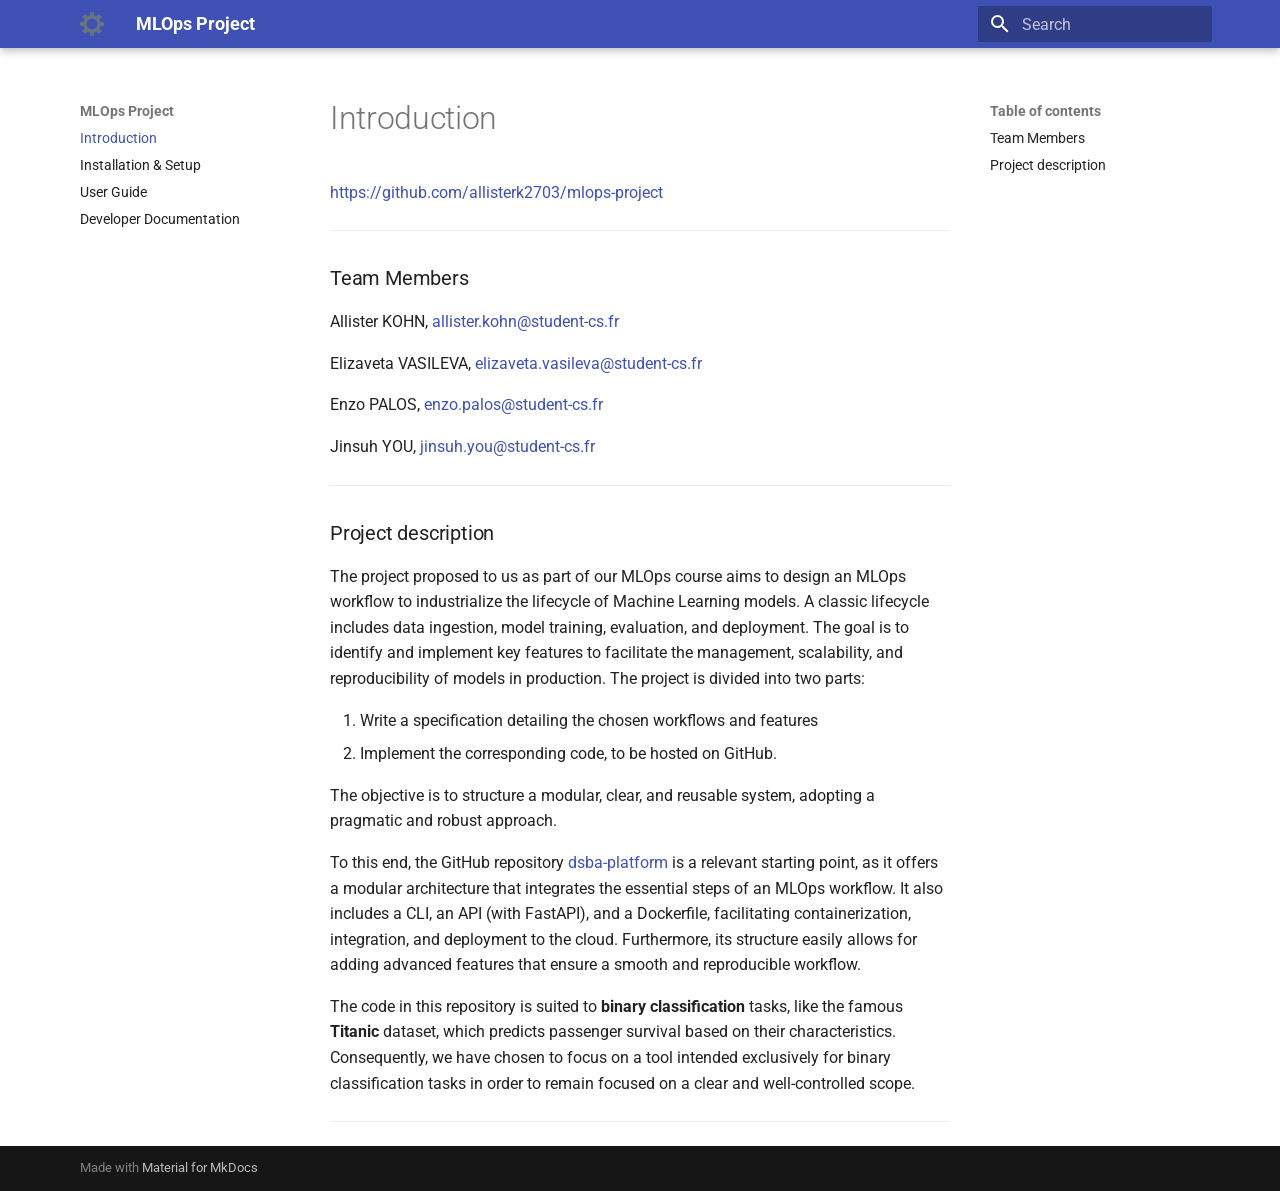
==== index.html @ 0f345672 "Deployed 5ba4b32 with MkDocs version: 1.6.1" ====
<!doctype html>
<html lang="en" class="no-js">
  <head>
    
      <meta charset="utf-8">
      <meta name="viewport" content="width=device-width,initial-scale=1">
      
      
      
      
      
        <link rel="next" href="installation_setup/">
      
      
      <link rel="icon" href="assets/favicon.ico">
      <meta name="generator" content="mkdocs-1.6.1, mkdocs-material-9.5.49">
    
    
      
        <title>MLOps Project</title>
      
    
    
      <link rel="stylesheet" href="assets/stylesheets/main.6f8fc17f.min.css">
      
      


    
    
      
    
    
      
        
        
        <link rel="preconnect" href="https://fonts.gstatic.com" crossorigin>
        <link rel="stylesheet" href="https://fonts.googleapis.com/css?family=Roboto:300,300i,400,400i,700,700i%7CRoboto+Mono:400,400i,700,700i&display=fallback">
        <style>:root{--md-text-font:"Roboto";--md-code-font:"Roboto Mono"}</style>
      
    
    
      <link rel="stylesheet" href="overrides/main.css">
    
    <script>__md_scope=new URL(".",location),__md_hash=e=>[...e].reduce(((e,_)=>(e<<5)-e+_.charCodeAt(0)),0),__md_get=(e,_=localStorage,t=__md_scope)=>JSON.parse(_.getItem(t.pathname+"."+e)),__md_set=(e,_,t=localStorage,a=__md_scope)=>{try{t.setItem(a.pathname+"."+e,JSON.stringify(_))}catch(e){}}</script>
    
      

    
    
    
  </head>
  
  
    <body dir="ltr">
  
    
    <input class="md-toggle" data-md-toggle="drawer" type="checkbox" id="__drawer" autocomplete="off">
    <input class="md-toggle" data-md-toggle="search" type="checkbox" id="__search" autocomplete="off">
    <label class="md-overlay" for="__drawer"></label>
    <div data-md-component="skip">
      
        
        <a href="#introduction" class="md-skip">
          Skip to content
        </a>
      
    </div>
    <div data-md-component="announce">
      
    </div>
    
    
      

  

<header class="md-header md-header--shadow" data-md-component="header">
  <nav class="md-header__inner md-grid" aria-label="Header">
    <a href="." title="MLOps Project" class="md-header__button md-logo" aria-label="MLOps Project" data-md-component="logo">
      
  <img src="assets/logo.png" alt="logo">

    </a>
    <label class="md-header__button md-icon" for="__drawer">
      
      <svg xmlns="http://www.w3.org/2000/svg" viewBox="0 0 24 24"><path d="M3 6h18v2H3zm0 5h18v2H3zm0 5h18v2H3z"/></svg>
    </label>
    <div class="md-header__title" data-md-component="header-title">
      <div class="md-header__ellipsis">
        <div class="md-header__topic">
          <span class="md-ellipsis">
            MLOps Project
          </span>
        </div>
        <div class="md-header__topic" data-md-component="header-topic">
          <span class="md-ellipsis">
            
              Introduction
            
          </span>
        </div>
      </div>
    </div>
    
    
      <script>var palette=__md_get("__palette");if(palette&&palette.color){if("(prefers-color-scheme)"===palette.color.media){var media=matchMedia("(prefers-color-scheme: light)"),input=document.querySelector(media.matches?"[data-md-color-media='(prefers-color-scheme: light)']":"[data-md-color-media='(prefers-color-scheme: dark)']");palette.color.media=input.getAttribute("data-md-color-media"),palette.color.scheme=input.getAttribute("data-md-color-scheme"),palette.color.primary=input.getAttribute("data-md-color-primary"),palette.color.accent=input.getAttribute("data-md-color-accent")}for(var[key,value]of Object.entries(palette.color))document.body.setAttribute("data-md-color-"+key,value)}</script>
    
    
    
      <label class="md-header__button md-icon" for="__search">
        
        <svg xmlns="http://www.w3.org/2000/svg" viewBox="0 0 24 24"><path d="M9.5 3A6.5 6.5 0 0 1 16 9.5c0 1.61-.59 3.09-1.56 4.23l.27.27h.79l5 5-1.5 1.5-5-5v-.79l-.27-.27A6.52 6.52 0 0 1 9.5 16 6.5 6.5 0 0 1 3 9.5 6.5 6.5 0 0 1 9.5 3m0 2C7 5 5 7 5 9.5S7 14 9.5 14 14 12 14 9.5 12 5 9.5 5"/></svg>
      </label>
      <div class="md-search" data-md-component="search" role="dialog">
  <label class="md-search__overlay" for="__search"></label>
  <div class="md-search__inner" role="search">
    <form class="md-search__form" name="search">
      <input type="text" class="md-search__input" name="query" aria-label="Search" placeholder="Search" autocapitalize="off" autocorrect="off" autocomplete="off" spellcheck="false" data-md-component="search-query" required>
      <label class="md-search__icon md-icon" for="__search">
        
        <svg xmlns="http://www.w3.org/2000/svg" viewBox="0 0 24 24"><path d="M9.5 3A6.5 6.5 0 0 1 16 9.5c0 1.61-.59 3.09-1.56 4.23l.27.27h.79l5 5-1.5 1.5-5-5v-.79l-.27-.27A6.52 6.52 0 0 1 9.5 16 6.5 6.5 0 0 1 3 9.5 6.5 6.5 0 0 1 9.5 3m0 2C7 5 5 7 5 9.5S7 14 9.5 14 14 12 14 9.5 12 5 9.5 5"/></svg>
        
        <svg xmlns="http://www.w3.org/2000/svg" viewBox="0 0 24 24"><path d="M20 11v2H8l5.5 5.5-1.42 1.42L4.16 12l7.92-7.92L13.5 5.5 8 11z"/></svg>
      </label>
      <nav class="md-search__options" aria-label="Search">
        
        <button type="reset" class="md-search__icon md-icon" title="Clear" aria-label="Clear" tabindex="-1">
          
          <svg xmlns="http://www.w3.org/2000/svg" viewBox="0 0 24 24"><path d="M19 6.41 17.59 5 12 10.59 6.41 5 5 6.41 10.59 12 5 17.59 6.41 19 12 13.41 17.59 19 19 17.59 13.41 12z"/></svg>
        </button>
      </nav>
      
    </form>
    <div class="md-search__output">
      <div class="md-search__scrollwrap" tabindex="0" data-md-scrollfix>
        <div class="md-search-result" data-md-component="search-result">
          <div class="md-search-result__meta">
            Initializing search
          </div>
          <ol class="md-search-result__list" role="presentation"></ol>
        </div>
      </div>
    </div>
  </div>
</div>
    
    
  </nav>
  
</header>
    
    <div class="md-container" data-md-component="container">
      
      
        
          
        
      
      <main class="md-main" data-md-component="main">
        <div class="md-main__inner md-grid">
          
            
              
              <div class="md-sidebar md-sidebar--primary" data-md-component="sidebar" data-md-type="navigation" >
                <div class="md-sidebar__scrollwrap">
                  <div class="md-sidebar__inner">
                    



<nav class="md-nav md-nav--primary" aria-label="Navigation" data-md-level="0">
  <label class="md-nav__title" for="__drawer">
    <a href="." title="MLOps Project" class="md-nav__button md-logo" aria-label="MLOps Project" data-md-component="logo">
      
  <img src="assets/logo.png" alt="logo">

    </a>
    MLOps Project
  </label>
  
  <ul class="md-nav__list" data-md-scrollfix>
    
      
      
  
  
    
  
  
  
    <li class="md-nav__item md-nav__item--active">
      
      <input class="md-nav__toggle md-toggle" type="checkbox" id="__toc">
      
      
        
      
      
        <label class="md-nav__link md-nav__link--active" for="__toc">
          
  
  <span class="md-ellipsis">
    Introduction
  </span>
  

          <span class="md-nav__icon md-icon"></span>
        </label>
      
      <a href="." class="md-nav__link md-nav__link--active">
        
  
  <span class="md-ellipsis">
    Introduction
  </span>
  

      </a>
      
        

<nav class="md-nav md-nav--secondary" aria-label="Table of contents">
  
  
  
    
  
  
    <label class="md-nav__title" for="__toc">
      <span class="md-nav__icon md-icon"></span>
      Table of contents
    </label>
    <ul class="md-nav__list" data-md-component="toc" data-md-scrollfix>
      
        <li class="md-nav__item">
  <a href="#team-members" class="md-nav__link">
    <span class="md-ellipsis">
      Team Members
    </span>
  </a>
  
</li>
      
        <li class="md-nav__item">
  <a href="#project-description" class="md-nav__link">
    <span class="md-ellipsis">
      Project description
    </span>
  </a>
  
</li>
      
    </ul>
  
</nav>
      
    </li>
  

    
      
      
  
  
  
  
    <li class="md-nav__item">
      <a href="installation_setup/" class="md-nav__link">
        
  
  <span class="md-ellipsis">
    Installation & Setup
  </span>
  

      </a>
    </li>
  

    
      
      
  
  
  
  
    <li class="md-nav__item">
      <a href="user_guide/" class="md-nav__link">
        
  
  <span class="md-ellipsis">
    User Guide
  </span>
  

      </a>
    </li>
  

    
      
      
  
  
  
  
    <li class="md-nav__item">
      <a href="developer_documentation/" class="md-nav__link">
        
  
  <span class="md-ellipsis">
    Developer Documentation
  </span>
  

      </a>
    </li>
  

    
  </ul>
</nav>
                  </div>
                </div>
              </div>
            
            
              
              <div class="md-sidebar md-sidebar--secondary" data-md-component="sidebar" data-md-type="toc" >
                <div class="md-sidebar__scrollwrap">
                  <div class="md-sidebar__inner">
                    

<nav class="md-nav md-nav--secondary" aria-label="Table of contents">
  
  
  
    
  
  
    <label class="md-nav__title" for="__toc">
      <span class="md-nav__icon md-icon"></span>
      Table of contents
    </label>
    <ul class="md-nav__list" data-md-component="toc" data-md-scrollfix>
      
        <li class="md-nav__item">
  <a href="#team-members" class="md-nav__link">
    <span class="md-ellipsis">
      Team Members
    </span>
  </a>
  
</li>
      
        <li class="md-nav__item">
  <a href="#project-description" class="md-nav__link">
    <span class="md-ellipsis">
      Project description
    </span>
  </a>
  
</li>
      
    </ul>
  
</nav>
                  </div>
                </div>
              </div>
            
          
          
            <div class="md-content" data-md-component="content">
              <article class="md-content__inner md-typeset">
                
                  


<h1 id="introduction">Introduction<a class="headerlink" href="#introduction" title="Permanent link">&para;</a></h1>
<p><a href="https://github.com/allisterk2703/mlops-project">https://github.com/allisterk2703/mlops-project</a></p>
<hr />
<h3 id="team-members">Team Members<a class="headerlink" href="#team-members" title="Permanent link">&para;</a></h3>
<p>Allister KOHN,
<a href="mailto:allister.kohn@student-cs.fr">allister.kohn@student-cs.fr</a></p>
<p>Elizaveta VASILEVA,
<a href="mailto:elizaveta.vasileva@student-cs.fr">elizaveta.vasileva@student-cs.fr</a></p>
<p>Enzo PALOS,
<a href="mailto:enzo.palos@student-cs.fr">enzo.palos@student-cs.fr</a></p>
<p>Jinsuh YOU,
<a href="mailto:jinsuh.you@student-cs.fr">jinsuh.you@student-cs.fr</a></p>
<hr />
<h3 id="project-description">Project description<a class="headerlink" href="#project-description" title="Permanent link">&para;</a></h3>
<p>The project proposed to us as part of our MLOps course aims to design an MLOps workflow to industrialize the lifecycle of Machine Learning models. A classic lifecycle includes data ingestion, model training, evaluation, and deployment. The goal is to identify and implement key features to facilitate the management, scalability, and reproducibility of models in production. The project is divided into two parts:</p>
<ol>
<li>Write a specification detailing the chosen workflows and features</li>
<li>Implement the corresponding code, to be hosted on GitHub.</li>
</ol>
<p>The objective is to structure a modular, clear, and reusable system, adopting a pragmatic and robust approach.</p>
<p>To this end, the GitHub repository <a href="https://github.com/JoachimZ/dsba-platform">dsba-platform</a> is a relevant starting point, as it offers a modular architecture that integrates the essential steps of an MLOps workflow. It also includes a CLI, an API (with FastAPI), and a Dockerfile, facilitating containerization, integration, and deployment to the cloud. Furthermore, its structure easily allows for adding advanced features that ensure a smooth and reproducible workflow.</p>
<p>The code in this repository is suited to <strong>binary classification</strong> tasks, like the famous <strong>Titanic</strong> dataset, which predicts passenger survival based on their characteristics. Consequently, we have chosen to focus on a tool intended exclusively for binary classification tasks in order to remain focused on a clear and well-controlled scope.</p>
<hr />












                
              </article>
            </div>
          
          
<script>var target=document.getElementById(location.hash.slice(1));target&&target.name&&(target.checked=target.name.startsWith("__tabbed_"))</script>
        </div>
        
      </main>
      
        <footer class="md-footer">
  
  <div class="md-footer-meta md-typeset">
    <div class="md-footer-meta__inner md-grid">
      <div class="md-copyright">
  
  
    Made with
    <a href="https://squidfunk.github.io/mkdocs-material/" target="_blank" rel="noopener">
      Material for MkDocs
    </a>
  
</div>
      
    </div>
  </div>
</footer>
      
    </div>
    <div class="md-dialog" data-md-component="dialog">
      <div class="md-dialog__inner md-typeset"></div>
    </div>
    
    
    <script id="__config" type="application/json">{"base": ".", "features": ["navigation.tracking"], "search": "assets/javascripts/workers/search.6ce7567c.min.js", "translations": {"clipboard.copied": "Copied to clipboard", "clipboard.copy": "Copy to clipboard", "search.result.more.one": "1 more on this page", "search.result.more.other": "# more on this page", "search.result.none": "No matching documents", "search.result.one": "1 matching document", "search.result.other": "# matching documents", "search.result.placeholder": "Type to start searching", "search.result.term.missing": "Missing", "select.version": "Select version"}}</script>
    
    
      <script src="assets/javascripts/bundle.88dd0f4e.min.js"></script>
      
    
  </body>
</html>
---- assets/stylesheets/main.6f8fc17f.min.css ----
@charset "UTF-8";html{-webkit-text-size-adjust:none;-moz-text-size-adjust:none;text-size-adjust:none;box-sizing:border-box}*,:after,:before{box-sizing:inherit}@media (prefers-reduced-motion){*,:after,:before{transition:none!important}}body{margin:0}a,button,input,label{-webkit-tap-highlight-color:transparent}a{color:inherit;text-decoration:none}hr{border:0;box-sizing:initial;display:block;height:.05rem;overflow:visible;padding:0}small{font-size:80%}sub,sup{line-height:1em}img{border-style:none}table{border-collapse:initial;border-spacing:0}td,th{font-weight:400;vertical-align:top}button{background:#0000;border:0;font-family:inherit;font-size:inherit;margin:0;padding:0}input{border:0;outline:none}:root{--md-primary-fg-color:#4051b5;--md-primary-fg-color--light:#5d6cc0;--md-primary-fg-color--dark:#303fa1;--md-primary-bg-color:#fff;--md-primary-bg-color--light:#ffffffb3;--md-accent-fg-color:#526cfe;--md-accent-fg-color--transparent:#526cfe1a;--md-accent-bg-color:#fff;--md-accent-bg-color--light:#ffffffb3}[data-md-color-scheme=default]{color-scheme:light}[data-md-color-scheme=default] img[src$="#gh-dark-mode-only"],[data-md-color-scheme=default] img[src$="#only-dark"]{display:none}:root,[data-md-color-scheme=default]{--md-hue:225deg;--md-default-fg-color:#000000de;--md-default-fg-color--light:#0000008a;--md-default-fg-color--lighter:#00000052;--md-default-fg-color--lightest:#00000012;--md-default-bg-color:#fff;--md-default-bg-color--light:#ffffffb3;--md-default-bg-color--lighter:#ffffff4d;--md-default-bg-color--lightest:#ffffff1f;--md-code-fg-color:#36464e;--md-code-bg-color:#f5f5f5;--md-code-hl-color:#4287ff;--md-code-hl-color--light:#4287ff1a;--md-code-hl-number-color:#d52a2a;--md-code-hl-special-color:#db1457;--md-code-hl-function-color:#a846b9;--md-code-hl-constant-color:#6e59d9;--md-code-hl-keyword-color:#3f6ec6;--md-code-hl-string-color:#1c7d4d;--md-code-hl-name-color:var(--md-code-fg-color);--md-code-hl-operator-color:var(--md-default-fg-color--light);--md-code-hl-punctuation-color:var(--md-default-fg-color--light);--md-code-hl-comment-color:var(--md-default-fg-color--light);--md-code-hl-generic-color:var(--md-default-fg-color--light);--md-code-hl-variable-color:var(--md-default-fg-color--light);--md-typeset-color:var(--md-default-fg-color);--md-typeset-a-color:var(--md-primary-fg-color);--md-typeset-del-color:#f5503d26;--md-typeset-ins-color:#0bd57026;--md-typeset-kbd-color:#fafafa;--md-typeset-kbd-accent-color:#fff;--md-typeset-kbd-border-color:#b8b8b8;--md-typeset-mark-color:#ffff0080;--md-typeset-table-color:#0000001f;--md-typeset-table-color--light:rgba(0,0,0,.035);--md-admonition-fg-color:var(--md-default-fg-color);--md-admonition-bg-color:var(--md-default-bg-color);--md-warning-fg-color:#000000de;--md-warning-bg-color:#ff9;--md-footer-fg-color:#fff;--md-footer-fg-color--light:#ffffffb3;--md-footer-fg-color--lighter:#ffffff73;--md-footer-bg-color:#000000de;--md-footer-bg-color--dark:#00000052;--md-shadow-z1:0 0.2rem 0.5rem #0000000d,0 0 0.05rem #0000001a;--md-shadow-z2:0 0.2rem 0.5rem #0000001a,0 0 0.05rem #00000040;--md-shadow-z3:0 0.2rem 0.5rem #0003,0 0 0.05rem #00000059}.md-icon svg{fill:currentcolor;display:block;height:1.2rem;width:1.2rem}body{-webkit-font-smoothing:antialiased;-moz-osx-font-smoothing:grayscale;--md-text-font-family:var(--md-text-font,_),-apple-system,BlinkMacSystemFont,Helvetica,Arial,sans-serif;--md-code-font-family:var(--md-code-font,_),SFMono-Regular,Consolas,Menlo,monospace}aside,body,input{font-feature-settings:"kern","liga";color:var(--md-typeset-color);font-family:var(--md-text-font-family)}code,kbd,pre{font-feature-settings:"kern";font-family:var(--md-code-font-family)}:root{--md-typeset-table-sort-icon:url('data:image/svg+xml;charset=utf-8,<svg xmlns="http://www.w3.org/2000/svg" viewBox="0 0 24 24"><path d="m18 21-4-4h3V7h-3l4-4 4 4h-3v10h3M2 19v-2h10v2M2 13v-2h7v2M2 7V5h4v2z"/></svg>');--md-typeset-table-sort-icon--asc:url('data:image/svg+xml;charset=utf-8,<svg xmlns="http://www.w3.org/2000/svg" viewBox="0 0 24 24"><path d="M19 17h3l-4 4-4-4h3V3h2M2 17h10v2H2M6 5v2H2V5m0 6h7v2H2z"/></svg>');--md-typeset-table-sort-icon--desc:url('data:image/svg+xml;charset=utf-8,<svg xmlns="http://www.w3.org/2000/svg" viewBox="0 0 24 24"><path d="M19 7h3l-4-4-4 4h3v14h2M2 17h10v2H2M6 5v2H2V5m0 6h7v2H2z"/></svg>')}.md-typeset{-webkit-print-color-adjust:exact;color-adjust:exact;font-size:.8rem;line-height:1.6}@media print{.md-typeset{font-size:.68rem}}.md-typeset blockquote,.md-typeset dl,.md-typeset figure,.md-typeset ol,.md-typeset pre,.md-typeset ul{margin-bottom:1em;margin-top:1em}.md-typeset h1{color:var(--md-default-fg-color--light);font-size:2em;line-height:1.3;margin:0 0 1.25em}.md-typeset h1,.md-typeset h2{font-weight:300;letter-spacing:-.01em}.md-typeset h2{font-size:1.5625em;line-height:1.4;margin:1.6em 0 .64em}.md-typeset h3{font-size:1.25em;font-weight:400;letter-spacing:-.01em;line-height:1.5;margin:1.6em 0 .8em}.md-typeset h2+h3{margin-top:.8em}.md-typeset h4{font-weight:700;letter-spacing:-.01em;margin:1em 0}.md-typeset h5,.md-typeset h6{color:var(--md-default-fg-color--light);font-size:.8em;font-weight:700;letter-spacing:-.01em;margin:1.25em 0}.md-typeset h5{text-transform:uppercase}.md-typeset h5 code{text-transform:none}.md-typeset hr{border-bottom:.05rem solid var(--md-default-fg-color--lightest);display:flow-root;margin:1.5em 0}.md-typeset a{color:var(--md-typeset-a-color);word-break:break-word}.md-typeset a,.md-typeset a:before{transition:color 125ms}.md-typeset a:focus,.md-typeset a:hover{color:var(--md-accent-fg-color)}.md-typeset a:focus code,.md-typeset a:hover code{background-color:var(--md-accent-fg-color--transparent)}.md-typeset a code{color:currentcolor;transition:background-color 125ms}.md-typeset a.focus-visible{outline-color:var(--md-accent-fg-color);outline-offset:.2rem}.md-typeset code,.md-typeset kbd,.md-typeset pre{color:var(--md-code-fg-color);direction:ltr;font-variant-ligatures:none}@media print{.md-typeset code,.md-typeset kbd,.md-typeset pre{white-space:pre-wrap}}.md-typeset code{background-color:var(--md-code-bg-color);border-radius:.1rem;-webkit-box-decoration-break:clone;box-decoration-break:clone;font-size:.85em;padding:0 .2941176471em;word-break:break-word}.md-typeset code:not(.focus-visible){-webkit-tap-highlight-color:transparent;outline:none}.md-typeset pre{display:flow-root;line-height:1.4;position:relative}.md-typeset pre>code{-webkit-box-decoration-break:slice;box-decoration-break:slice;box-shadow:none;display:block;margin:0;outline-color:var(--md-accent-fg-color);overflow:auto;padding:.7720588235em 1.1764705882em;scrollbar-color:var(--md-default-fg-color--lighter) #0000;scrollbar-width:thin;touch-action:auto;word-break:normal}.md-typeset pre>code:hover{scrollbar-color:var(--md-accent-fg-color) #0000}.md-typeset pre>code::-webkit-scrollbar{height:.2rem;width:.2rem}.md-typeset pre>code::-webkit-scrollbar-thumb{background-color:var(--md-default-fg-color--lighter)}.md-typeset pre>code::-webkit-scrollbar-thumb:hover{background-color:var(--md-accent-fg-color)}.md-typeset kbd{background-color:var(--md-typeset-kbd-color);border-radius:.1rem;box-shadow:0 .1rem 0 .05rem var(--md-typeset-kbd-border-color),0 .1rem 0 var(--md-typeset-kbd-border-color),0 -.1rem .2rem var(--md-typeset-kbd-accent-color) inset;color:var(--md-default-fg-color);display:inline-block;font-size:.75em;padding:0 .6666666667em;vertical-align:text-top;word-break:break-word}.md-typeset mark{background-color:var(--md-typeset-mark-color);-webkit-box-decoration-break:clone;box-decoration-break:clone;color:inherit;word-break:break-word}.md-typeset abbr{border-bottom:.05rem dotted var(--md-default-fg-color--light);cursor:help;text-decoration:none}.md-typeset small{opacity:.75}[dir=ltr] .md-typeset sub,[dir=ltr] .md-typeset sup{margin-left:.078125em}[dir=rtl] .md-typeset sub,[dir=rtl] .md-typeset sup{margin-right:.078125em}[dir=ltr] .md-typeset blockquote{padding-left:.6rem}[dir=rtl] .md-typeset blockquote{padding-right:.6rem}[dir=ltr] .md-typeset blockquote{border-left:.2rem solid var(--md-default-fg-color--lighter)}[dir=rtl] .md-typeset blockquote{border-right:.2rem solid var(--md-default-fg-color--lighter)}.md-typeset blockquote{color:var(--md-default-fg-color--light);margin-left:0;margin-right:0}.md-typeset ul{list-style-type:disc}.md-typeset ul[type]{list-style-type:revert-layer}[dir=ltr] .md-typeset ol,[dir=ltr] .md-typeset ul{margin-left:.625em}[dir=rtl] .md-typeset ol,[dir=rtl] .md-typeset ul{margin-right:.625em}.md-typeset ol,.md-typeset ul{padding:0}.md-typeset ol:not([hidden]),.md-typeset ul:not([hidden]){display:flow-root}.md-typeset ol ol,.md-typeset ul ol{list-style-type:lower-alpha}.md-typeset ol ol ol,.md-typeset ul ol ol{list-style-type:lower-roman}.md-typeset ol ol ol ol,.md-typeset ul ol ol ol{list-style-type:upper-alpha}.md-typeset ol ol ol ol ol,.md-typeset ul ol ol ol ol{list-style-type:upper-roman}.md-typeset ol[type],.md-typeset ul[type]{list-style-type:revert-layer}[dir=ltr] .md-typeset ol li,[dir=ltr] .md-typeset ul li{margin-left:1.25em}[dir=rtl] .md-typeset ol li,[dir=rtl] .md-typeset ul li{margin-right:1.25em}.md-typeset ol li,.md-typeset ul li{margin-bottom:.5em}.md-typeset ol li blockquote,.md-typeset ol li p,.md-typeset ul li blockquote,.md-typeset ul li p{margin:.5em 0}.md-typeset ol li:last-child,.md-typeset ul li:last-child{margin-bottom:0}[dir=ltr] .md-typeset ol li ol,[dir=ltr] .md-typeset ol li ul,[dir=ltr] .md-typeset ul li ol,[dir=ltr] .md-typeset ul li ul{margin-left:.625em}[dir=rtl] .md-typeset ol li ol,[dir=rtl] .md-typeset ol li ul,[dir=rtl] .md-typeset ul li ol,[dir=rtl] .md-typeset ul li ul{margin-right:.625em}.md-typeset ol li ol,.md-typeset ol li ul,.md-typeset ul li ol,.md-typeset ul li ul{margin-bottom:.5em;margin-top:.5em}[dir=ltr] .md-typeset dd{margin-left:1.875em}[dir=rtl] .md-typeset dd{margin-right:1.875em}.md-typeset dd{margin-bottom:1.5em;margin-top:1em}.md-typeset img,.md-typeset svg,.md-typeset video{height:auto;max-width:100%}.md-typeset img[align=left]{margin:1em 1em 1em 0}.md-typeset img[align=right]{margin:1em 0 1em 1em}.md-typeset img[align]:only-child{margin-top:0}.md-typeset figure{display:flow-root;margin:1em auto;max-width:100%;text-align:center;width:-moz-fit-content;width:fit-content}.md-typeset figure img{display:block;margin:0 auto}.md-typeset figcaption{font-style:italic;margin:1em auto;max-width:24rem}.md-typeset iframe{max-width:100%}.md-typeset table:not([class]){background-color:var(--md-default-bg-color);border:.05rem solid var(--md-typeset-table-color);border-radius:.1rem;display:inline-block;font-size:.64rem;max-width:100%;overflow:auto;touch-action:auto}@media print{.md-typeset table:not([class]){display:table}}.md-typeset table:not([class])+*{margin-top:1.5em}.md-typeset table:not([class]) td>:first-child,.md-typeset table:not([class]) th>:first-child{margin-top:0}.md-typeset table:not([class]) td>:last-child,.md-typeset table:not([class]) th>:last-child{margin-bottom:0}.md-typeset table:not([class]) td:not([align]),.md-typeset table:not([class]) th:not([align]){text-align:left}[dir=rtl] .md-typeset table:not([class]) td:not([align]),[dir=rtl] .md-typeset table:not([class]) th:not([align]){text-align:right}.md-typeset table:not([class]) th{font-weight:700;min-width:5rem;padding:.9375em 1.25em;vertical-align:top}.md-typeset table:not([class]) td{border-top:.05rem solid var(--md-typeset-table-color);padding:.9375em 1.25em;vertical-align:top}.md-typeset table:not([class]) tbody tr{transition:background-color 125ms}.md-typeset table:not([class]) tbody tr:hover{background-color:var(--md-typeset-table-color--light);box-shadow:0 .05rem 0 var(--md-default-bg-color) inset}.md-typeset table:not([class]) a{word-break:normal}.md-typeset table th[role=columnheader]{cursor:pointer}[dir=ltr] .md-typeset table th[role=columnheader]:after{margin-left:.5em}[dir=rtl] .md-typeset table th[role=columnheader]:after{margin-right:.5em}.md-typeset table th[role=columnheader]:after{content:"";display:inline-block;height:1.2em;-webkit-mask-image:var(--md-typeset-table-sort-icon);mask-image:var(--md-typeset-table-sort-icon);-webkit-mask-repeat:no-repeat;mask-repeat:no-repeat;-webkit-mask-size:contain;mask-size:contain;transition:background-color 125ms;vertical-align:text-bottom;width:1.2em}.md-typeset table th[role=columnheader]:hover:after{background-color:var(--md-default-fg-color--lighter)}.md-typeset table th[role=columnheader][aria-sort=ascending]:after{background-color:var(--md-default-fg-color--light);-webkit-mask-image:var(--md-typeset-table-sort-icon--asc);mask-image:var(--md-typeset-table-sort-icon--asc)}.md-typeset table th[role=columnheader][aria-sort=descending]:after{background-color:var(--md-default-fg-color--light);-webkit-mask-image:var(--md-typeset-table-sort-icon--desc);mask-image:var(--md-typeset-table-sort-icon--desc)}.md-typeset__scrollwrap{margin:1em -.8rem;overflow-x:auto;touch-action:auto}.md-typeset__table{display:inline-block;margin-bottom:.5em;padding:0 .8rem}@media print{.md-typeset__table{display:block}}html .md-typeset__table table{display:table;margin:0;overflow:hidden;width:100%}@media screen and (max-width:44.984375em){.md-content__inner>pre{margin:1em -.8rem}.md-content__inner>pre code{border-radius:0}}.md-typeset .md-author{border-radius:100%;display:block;flex-shrink:0;height:1.6rem;overflow:hidden;position:relative;transition:color 125ms,transform 125ms;width:1.6rem}.md-typeset .md-author img{display:block}.md-typeset .md-author--more{background:var(--md-default-fg-color--lightest);color:var(--md-default-fg-color--lighter);font-size:.6rem;font-weight:700;line-height:1.6rem;text-align:center}.md-typeset .md-author--long{height:2.4rem;width:2.4rem}.md-typeset a.md-author{transform:scale(1)}.md-typeset a.md-author img{border-radius:100%;filter:grayscale(100%) opacity(75%);transition:filter 125ms}.md-typeset a.md-author:focus,.md-typeset a.md-author:hover{transform:scale(1.1);z-index:1}.md-typeset a.md-author:focus img,.md-typeset a.md-author:hover img{filter:grayscale(0)}.md-banner{background-color:var(--md-footer-bg-color);color:var(--md-footer-fg-color);overflow:auto}@media print{.md-banner{display:none}}.md-banner--warning{background-color:var(--md-warning-bg-color);color:var(--md-warning-fg-color)}.md-banner__inner{font-size:.7rem;margin:.6rem auto;padding:0 .8rem}[dir=ltr] .md-banner__button{float:right}[dir=rtl] .md-banner__button{float:left}.md-banner__button{color:inherit;cursor:pointer;transition:opacity .25s}.no-js .md-banner__button{display:none}.md-banner__button:hover{opacity:.7}html{font-size:125%;height:100%;overflow-x:hidden}@media screen and (min-width:100em){html{font-size:137.5%}}@media screen and (min-width:125em){html{font-size:150%}}body{background-color:var(--md-default-bg-color);display:flex;flex-direction:column;font-size:.5rem;min-height:100%;position:relative;width:100%}@media print{body{display:block}}@media screen and (max-width:59.984375em){body[data-md-scrolllock]{position:fixed}}.md-grid{margin-left:auto;margin-right:auto;max-width:61rem}.md-container{display:flex;flex-direction:column;flex-grow:1}@media print{.md-container{display:block}}.md-main{flex-grow:1}.md-main__inner{display:flex;height:100%;margin-top:1.5rem}.md-ellipsis{overflow:hidden;text-overflow:ellipsis}.md-toggle{display:none}.md-option{height:0;opacity:0;position:absolute;width:0}.md-option:checked+label:not([hidden]){display:block}.md-option.focus-visible+label{outline-color:var(--md-accent-fg-color);outline-style:auto}.md-skip{background-color:var(--md-default-fg-color);border-radius:.1rem;color:var(--md-default-bg-color);font-size:.64rem;margin:.5rem;opacity:0;outline-color:var(--md-accent-fg-color);padding:.3rem .5rem;position:fixed;transform:translateY(.4rem);z-index:-1}.md-skip:focus{opacity:1;transform:translateY(0);transition:transform .25s cubic-bezier(.4,0,.2,1),opacity 175ms 75ms;z-index:10}@page{margin:25mm}:root{--md-clipboard-icon:url('data:image/svg+xml;charset=utf-8,<svg xmlns="http://www.w3.org/2000/svg" viewBox="0 0 24 24"><path d="M19 21H8V7h11m0-2H8a2 2 0 0 0-2 2v14a2 2 0 0 0 2 2h11a2 2 0 0 0 2-2V7a2 2 0 0 0-2-2m-3-4H4a2 2 0 0 0-2 2v14h2V3h12z"/></svg>')}.md-clipboard{border-radius:.1rem;color:var(--md-default-fg-color--lightest);cursor:pointer;height:1.5em;outline-color:var(--md-accent-fg-color);outline-offset:.1rem;position:absolute;right:.5em;top:.5em;transition:color .25s;width:1.5em;z-index:1}@media print{.md-clipboard{display:none}}.md-clipboard:not(.focus-visible){-webkit-tap-highlight-color:transparent;outline:none}:hover>.md-clipboard{color:var(--md-default-fg-color--light)}.md-clipboard:focus,.md-clipboard:hover{color:var(--md-accent-fg-color)}.md-clipboard:after{background-color:currentcolor;content:"";display:block;height:1.125em;margin:0 auto;-webkit-mask-image:var(--md-clipboard-icon);mask-image:var(--md-clipboard-icon);-webkit-mask-position:center;mask-position:center;-webkit-mask-repeat:no-repeat;mask-repeat:no-repeat;-webkit-mask-size:contain;mask-size:contain;width:1.125em}.md-clipboard--inline{cursor:pointer}.md-clipboard--inline code{transition:color .25s,background-color .25s}.md-clipboard--inline:focus code,.md-clipboard--inline:hover code{background-color:var(--md-accent-fg-color--transparent);color:var(--md-accent-fg-color)}.md-typeset .md-code__content{display:grid}@keyframes consent{0%{opacity:0;transform:translateY(100%)}to{opacity:1;transform:translateY(0)}}@keyframes overlay{0%{opacity:0}to{opacity:1}}.md-consent__overlay{animation:overlay .25s both;-webkit-backdrop-filter:blur(.1rem);backdrop-filter:blur(.1rem);background-color:#0000008a;height:100%;opacity:1;position:fixed;top:0;width:100%;z-index:5}.md-consent__inner{animation:consent .5s cubic-bezier(.1,.7,.1,1) both;background-color:var(--md-default-bg-color);border:0;border-radius:.1rem;bottom:0;box-shadow:0 0 .2rem #0000001a,0 .2rem .4rem #0003;max-height:100%;overflow:auto;padding:0;position:fixed;width:100%;z-index:5}.md-consent__form{padding:.8rem}.md-consent__settings{display:none;margin:1em 0}input:checked+.md-consent__settings{display:block}.md-consent__controls{margin-bottom:.8rem}.md-typeset .md-consent__controls .md-button{display:inline}@media screen and (max-width:44.984375em){.md-typeset .md-consent__controls .md-button{display:block;margin-top:.4rem;text-align:center;width:100%}}.md-consent label{cursor:pointer}.md-content{flex-grow:1;min-width:0}.md-content__inner{margin:0 .8rem 1.2rem;padding-top:.6rem}@media screen and (min-width:76.25em){[dir=ltr] .md-sidebar--primary:not([hidden])~.md-content>.md-content__inner{margin-left:1.2rem}[dir=ltr] .md-sidebar--secondary:not([hidden])~.md-content>.md-content__inner,[dir=rtl] .md-sidebar--primary:not([hidden])~.md-content>.md-content__inner{margin-right:1.2rem}[dir=rtl] .md-sidebar--secondary:not([hidden])~.md-content>.md-content__inner{margin-left:1.2rem}}.md-content__inner:before{content:"";display:block;height:.4rem}.md-content__inner>:last-child{margin-bottom:0}[dir=ltr] .md-content__button{float:right}[dir=rtl] .md-content__button{float:left}[dir=ltr] .md-content__button{margin-left:.4rem}[dir=rtl] .md-content__button{margin-right:.4rem}.md-content__button{margin:.4rem 0;padding:0}@media print{.md-content__button{display:none}}.md-typeset .md-content__button{color:var(--md-default-fg-color--lighter)}.md-content__button svg{display:inline;vertical-align:top}[dir=rtl] .md-content__button svg{transform:scaleX(-1)}[dir=ltr] .md-dialog{right:.8rem}[dir=rtl] .md-dialog{left:.8rem}.md-dialog{background-color:var(--md-default-fg-color);border-radius:.1rem;bottom:.8rem;box-shadow:var(--md-shadow-z3);min-width:11.1rem;opacity:0;padding:.4rem .6rem;pointer-events:none;position:fixed;transform:translateY(100%);transition:transform 0ms .4s,opacity .4s;z-index:4}@media print{.md-dialog{display:none}}.md-dialog--active{opacity:1;pointer-events:auto;transform:translateY(0);transition:transform .4s cubic-bezier(.075,.85,.175,1),opacity .4s}.md-dialog__inner{color:var(--md-default-bg-color);font-size:.7rem}.md-feedback{margin:2em 0 1em;text-align:center}.md-feedback fieldset{border:none;margin:0;padding:0}.md-feedback__title{font-weight:700;margin:1em auto}.md-feedback__inner{position:relative}.md-feedback__list{display:flex;flex-wrap:wrap;place-content:baseline center;position:relative}.md-feedback__list:hover .md-icon:not(:disabled){color:var(--md-default-fg-color--lighter)}:disabled .md-feedback__list{min-height:1.8rem}.md-feedback__icon{color:var(--md-default-fg-color--light);cursor:pointer;flex-shrink:0;margin:0 .1rem;transition:color 125ms}.md-feedback__icon:not(:disabled).md-icon:hover{color:var(--md-accent-fg-color)}.md-feedback__icon:disabled{color:var(--md-default-fg-color--lightest);pointer-events:none}.md-feedback__note{opacity:0;position:relative;transform:translateY(.4rem);transition:transform .4s cubic-bezier(.1,.7,.1,1),opacity .15s}.md-feedback__note>*{margin:0 auto;max-width:16rem}:disabled .md-feedback__note{opacity:1;transform:translateY(0)}@media print{.md-feedback{display:none}}.md-footer{background-color:var(--md-footer-bg-color);color:var(--md-footer-fg-color)}@media print{.md-footer{display:none}}.md-footer__inner{justify-content:space-between;overflow:auto;padding:.2rem}.md-footer__inner:not([hidden]){display:flex}.md-footer__link{align-items:end;display:flex;flex-grow:0.01;margin-bottom:.4rem;margin-top:1rem;max-width:100%;outline-color:var(--md-accent-fg-color);overflow:hidden;transition:opacity .25s}.md-footer__link:focus,.md-footer__link:hover{opacity:.7}[dir=rtl] .md-footer__link svg{transform:scaleX(-1)}@media screen and (max-width:44.984375em){.md-footer__link--prev{flex-shrink:0}.md-footer__link--prev .md-footer__title{display:none}}[dir=ltr] .md-footer__link--next{margin-left:auto}[dir=rtl] .md-footer__link--next{margin-right:auto}.md-footer__link--next{text-align:right}[dir=rtl] .md-footer__link--next{text-align:left}.md-footer__title{flex-grow:1;font-size:.9rem;margin-bottom:.7rem;max-width:calc(100% - 2.4rem);padding:0 1rem;white-space:nowrap}.md-footer__button{margin:.2rem;padding:.4rem}.md-footer__direction{font-size:.64rem;opacity:.7}.md-footer-meta{background-color:var(--md-footer-bg-color--dark)}.md-footer-meta__inner{display:flex;flex-wrap:wrap;justify-content:space-between;padding:.2rem}html .md-footer-meta.md-typeset a{color:var(--md-footer-fg-color--light)}html .md-footer-meta.md-typeset a:focus,html .md-footer-meta.md-typeset a:hover{color:var(--md-footer-fg-color)}.md-copyright{color:var(--md-footer-fg-color--lighter);font-size:.64rem;margin:auto .6rem;padding:.4rem 0;width:100%}@media screen and (min-width:45em){.md-copyright{width:auto}}.md-copyright__highlight{color:var(--md-footer-fg-color--light)}.md-social{display:inline-flex;gap:.2rem;margin:0 .4rem;padding:.2rem 0 .6rem}@media screen and (min-width:45em){.md-social{padding:.6rem 0}}.md-social__link{display:inline-block;height:1.6rem;text-align:center;width:1.6rem}.md-social__link:before{line-height:1.9}.md-social__link svg{fill:currentcolor;max-height:.8rem;vertical-align:-25%}.md-typeset .md-button{border:.1rem solid;border-radius:.1rem;color:var(--md-primary-fg-color);cursor:pointer;display:inline-block;font-weight:700;padding:.625em 2em;transition:color 125ms,background-color 125ms,border-color 125ms}.md-typeset .md-button--primary{background-color:var(--md-primary-fg-color);border-color:var(--md-primary-fg-color);color:var(--md-primary-bg-color)}.md-typeset .md-button:focus,.md-typeset .md-button:hover{background-color:var(--md-accent-fg-color);border-color:var(--md-accent-fg-color);color:var(--md-accent-bg-color)}[dir=ltr] .md-typeset .md-input{border-top-left-radius:.1rem}[dir=ltr] .md-typeset .md-input,[dir=rtl] .md-typeset .md-input{border-top-right-radius:.1rem}[dir=rtl] .md-typeset .md-input{border-top-left-radius:.1rem}.md-typeset .md-input{border-bottom:.1rem solid var(--md-default-fg-color--lighter);box-shadow:var(--md-shadow-z1);font-size:.8rem;height:1.8rem;padding:0 .6rem;transition:border .25s,box-shadow .25s}.md-typeset .md-input:focus,.md-typeset .md-input:hover{border-bottom-color:var(--md-accent-fg-color);box-shadow:var(--md-shadow-z2)}.md-typeset .md-input--stretch{width:100%}.md-header{background-color:var(--md-primary-fg-color);box-shadow:0 0 .2rem #0000,0 .2rem .4rem #0000;color:var(--md-primary-bg-color);display:block;left:0;position:sticky;right:0;top:0;z-index:4}@media print{.md-header{display:none}}.md-header[hidden]{transform:translateY(-100%);transition:transform .25s cubic-bezier(.8,0,.6,1),box-shadow .25s}.md-header--shadow{box-shadow:0 0 .2rem #0000001a,0 .2rem .4rem #0003;transition:transform .25s cubic-bezier(.1,.7,.1,1),box-shadow .25s}.md-header__inner{align-items:center;display:flex;padding:0 .2rem}.md-header__button{color:currentcolor;cursor:pointer;margin:.2rem;outline-color:var(--md-accent-fg-color);padding:.4rem;position:relative;transition:opacity .25s;vertical-align:middle;z-index:1}.md-header__button:hover{opacity:.7}.md-header__button:not([hidden]){display:inline-block}.md-header__button:not(.focus-visible){-webkit-tap-highlight-color:transparent;outline:none}.md-header__button.md-logo{margin:.2rem;padding:.4rem}@media screen and (max-width:76.234375em){.md-header__button.md-logo{display:none}}.md-header__button.md-logo img,.md-header__button.md-logo svg{fill:currentcolor;display:block;height:1.2rem;width:auto}@media screen and (min-width:60em){.md-header__button[for=__search]{display:none}}.no-js .md-header__button[for=__search]{display:none}[dir=rtl] .md-header__button[for=__search] svg{transform:scaleX(-1)}@media screen and (min-width:76.25em){.md-header__button[for=__drawer]{display:none}}.md-header__topic{display:flex;max-width:100%;position:absolute;transition:transform .4s cubic-bezier(.1,.7,.1,1),opacity .15s;white-space:nowrap}.md-header__topic+.md-header__topic{opacity:0;pointer-events:none;transform:translateX(1.25rem);transition:transform .4s cubic-bezier(1,.7,.1,.1),opacity .15s;z-index:-1}[dir=rtl] .md-header__topic+.md-header__topic{transform:translateX(-1.25rem)}.md-header__topic:first-child{font-weight:700}[dir=ltr] .md-header__title{margin-left:1rem;margin-right:.4rem}[dir=rtl] .md-header__title{margin-left:.4rem;margin-right:1rem}.md-header__title{flex-grow:1;font-size:.9rem;height:2.4rem;line-height:2.4rem}.md-header__title--active .md-header__topic{opacity:0;pointer-events:none;transform:translateX(-1.25rem);transition:transform .4s cubic-bezier(1,.7,.1,.1),opacity .15s;z-index:-1}[dir=rtl] .md-header__title--active .md-header__topic{transform:translateX(1.25rem)}.md-header__title--active .md-header__topic+.md-header__topic{opacity:1;pointer-events:auto;transform:translateX(0);transition:transform .4s cubic-bezier(.1,.7,.1,1),opacity .15s;z-index:0}.md-header__title>.md-header__ellipsis{height:100%;position:relative;width:100%}.md-header__option{display:flex;flex-shrink:0;max-width:100%;transition:max-width 0ms .25s,opacity .25s .25s;white-space:nowrap}[data-md-toggle=search]:checked~.md-header .md-header__option{max-width:0;opacity:0;transition:max-width 0ms,opacity 0ms}.md-header__option>input{bottom:0}.md-header__source{display:none}@media screen and (min-width:60em){[dir=ltr] .md-header__source{margin-left:1rem}[dir=rtl] .md-header__source{margin-right:1rem}.md-header__source{display:block;max-width:11.7rem;width:11.7rem}}@media screen and (min-width:76.25em){[dir=ltr] .md-header__source{margin-left:1.4rem}[dir=rtl] .md-header__source{margin-right:1.4rem}}.md-meta{color:var(--md-default-fg-color--light);font-size:.7rem;line-height:1.3}.md-meta__list{display:inline-flex;flex-wrap:wrap;list-style:none;margin:0;padding:0}.md-meta__item:not(:last-child):after{content:"·";margin-left:.2rem;margin-right:.2rem}.md-meta__link{color:var(--md-typeset-a-color)}.md-meta__link:focus,.md-meta__link:hover{color:var(--md-accent-fg-color)}.md-draft{background-color:#ff1744;border-radius:.125em;color:#fff;display:inline-block;font-weight:700;padding-left:.5714285714em;padding-right:.5714285714em}:root{--md-nav-icon--prev:url('data:image/svg+xml;charset=utf-8,<svg xmlns="http://www.w3.org/2000/svg" viewBox="0 0 24 24"><path d="M20 11v2H8l5.5 5.5-1.42 1.42L4.16 12l7.92-7.92L13.5 5.5 8 11z"/></svg>');--md-nav-icon--next:url('data:image/svg+xml;charset=utf-8,<svg xmlns="http://www.w3.org/2000/svg" viewBox="0 0 24 24"><path d="M8.59 16.58 13.17 12 8.59 7.41 10 6l6 6-6 6z"/></svg>');--md-toc-icon:url('data:image/svg+xml;charset=utf-8,<svg xmlns="http://www.w3.org/2000/svg" viewBox="0 0 24 24"><path d="M3 9h14V7H3zm0 4h14v-2H3zm0 4h14v-2H3zm16 0h2v-2h-2zm0-10v2h2V7zm0 6h2v-2h-2z"/></svg>')}.md-nav{font-size:.7rem;line-height:1.3}.md-nav__title{color:var(--md-default-fg-color--light);display:block;font-weight:700;overflow:hidden;padding:0 .6rem;text-overflow:ellipsis}.md-nav__title .md-nav__button{display:none}.md-nav__title .md-nav__button img{height:100%;width:auto}.md-nav__title .md-nav__button.md-logo img,.md-nav__title .md-nav__button.md-logo svg{fill:currentcolor;display:block;height:2.4rem;max-width:100%;object-fit:contain;width:auto}.md-nav__list{list-style:none;margin:0;padding:0}.md-nav__link{align-items:flex-start;display:flex;gap:.4rem;margin-top:.625em;scroll-snap-align:start;transition:color 125ms}.md-nav__link--passed{color:var(--md-default-fg-color--light)}.md-nav__item .md-nav__link--active,.md-nav__item .md-nav__link--active code{color:var(--md-typeset-a-color)}.md-nav__link .md-ellipsis{position:relative}[dir=ltr] .md-nav__link .md-icon:last-child{margin-left:auto}[dir=rtl] .md-nav__link .md-icon:last-child{margin-right:auto}.md-nav__link svg{fill:currentcolor;flex-shrink:0;height:1.3em;position:relative}.md-nav__link[for]:focus,.md-nav__link[for]:hover,.md-nav__link[href]:focus,.md-nav__link[href]:hover{color:var(--md-accent-fg-color);cursor:pointer}.md-nav__link.focus-visible{outline-color:var(--md-accent-fg-color);outline-offset:.2rem}.md-nav--primary .md-nav__link[for=__toc]{display:none}.md-nav--primary .md-nav__link[for=__toc] .md-icon:after{background-color:currentcolor;display:block;height:100%;-webkit-mask-image:var(--md-toc-icon);mask-image:var(--md-toc-icon);width:100%}.md-nav--primary .md-nav__link[for=__toc]~.md-nav{display:none}.md-nav__container>.md-nav__link{margin-top:0}.md-nav__container>.md-nav__link:first-child{flex-grow:1;min-width:0}.md-nav__icon{flex-shrink:0}.md-nav__source{display:none}@media screen and (max-width:76.234375em){.md-nav--primary,.md-nav--primary .md-nav{background-color:var(--md-default-bg-color);display:flex;flex-direction:column;height:100%;left:0;position:absolute;right:0;top:0;z-index:1}.md-nav--primary .md-nav__item,.md-nav--primary .md-nav__title{font-size:.8rem;line-height:1.5}.md-nav--primary .md-nav__title{background-color:var(--md-default-fg-color--lightest);color:var(--md-default-fg-color--light);cursor:pointer;height:5.6rem;line-height:2.4rem;padding:3rem .8rem .2rem;position:relative;white-space:nowrap}[dir=ltr] .md-nav--primary .md-nav__title .md-nav__icon{left:.4rem}[dir=rtl] .md-nav--primary .md-nav__title .md-nav__icon{right:.4rem}.md-nav--primary .md-nav__title .md-nav__icon{display:block;height:1.2rem;margin:.2rem;position:absolute;top:.4rem;width:1.2rem}.md-nav--primary .md-nav__title .md-nav__icon:after{background-color:currentcolor;content:"";display:block;height:100%;-webkit-mask-image:var(--md-nav-icon--prev);mask-image:var(--md-nav-icon--prev);-webkit-mask-position:center;mask-position:center;-webkit-mask-repeat:no-repeat;mask-repeat:no-repeat;-webkit-mask-size:contain;mask-size:contain;width:100%}.md-nav--primary .md-nav__title~.md-nav__list{background-color:var(--md-default-bg-color);box-shadow:0 .05rem 0 var(--md-default-fg-color--lightest) inset;overflow-y:auto;scroll-snap-type:y mandatory;touch-action:pan-y}.md-nav--primary .md-nav__title~.md-nav__list>:first-child{border-top:0}.md-nav--primary .md-nav__title[for=__drawer]{background-color:var(--md-primary-fg-color);color:var(--md-primary-bg-color);font-weight:700}.md-nav--primary .md-nav__title .md-logo{display:block;left:.2rem;margin:.2rem;padding:.4rem;position:absolute;right:.2rem;top:.2rem}.md-nav--primary .md-nav__list{flex:1}.md-nav--primary .md-nav__item{border-top:.05rem solid var(--md-default-fg-color--lightest)}.md-nav--primary .md-nav__item--active>.md-nav__link{color:var(--md-typeset-a-color)}.md-nav--primary .md-nav__item--active>.md-nav__link:focus,.md-nav--primary .md-nav__item--active>.md-nav__link:hover{color:var(--md-accent-fg-color)}.md-nav--primary .md-nav__link{margin-top:0;padding:.6rem .8rem}.md-nav--primary .md-nav__link svg{margin-top:.1em}.md-nav--primary .md-nav__link>.md-nav__link{padding:0}[dir=ltr] .md-nav--primary .md-nav__link .md-nav__icon{margin-right:-.2rem}[dir=rtl] .md-nav--primary .md-nav__link .md-nav__icon{margin-left:-.2rem}.md-nav--primary .md-nav__link .md-nav__icon{font-size:1.2rem;height:1.2rem;width:1.2rem}.md-nav--primary .md-nav__link .md-nav__icon:after{background-color:currentcolor;content:"";display:block;height:100%;-webkit-mask-image:var(--md-nav-icon--next);mask-image:var(--md-nav-icon--next);-webkit-mask-position:center;mask-position:center;-webkit-mask-repeat:no-repeat;mask-repeat:no-repeat;-webkit-mask-size:contain;mask-size:contain;width:100%}[dir=rtl] .md-nav--primary .md-nav__icon:after{transform:scale(-1)}.md-nav--primary .md-nav--secondary .md-nav{background-color:initial;position:static}[dir=ltr] .md-nav--primary .md-nav--secondary .md-nav .md-nav__link{padding-left:1.4rem}[dir=rtl] .md-nav--primary .md-nav--secondary .md-nav .md-nav__link{padding-right:1.4rem}[dir=ltr] .md-nav--primary .md-nav--secondary .md-nav .md-nav .md-nav__link{padding-left:2rem}[dir=rtl] .md-nav--primary .md-nav--secondary .md-nav .md-nav .md-nav__link{padding-right:2rem}[dir=ltr] .md-nav--primary .md-nav--secondary .md-nav .md-nav .md-nav .md-nav__link{padding-left:2.6rem}[dir=rtl] .md-nav--primary .md-nav--secondary .md-nav .md-nav .md-nav .md-nav__link{padding-right:2.6rem}[dir=ltr] .md-nav--primary .md-nav--secondary .md-nav .md-nav .md-nav .md-nav .md-nav__link{padding-left:3.2rem}[dir=rtl] .md-nav--primary .md-nav--secondary .md-nav .md-nav .md-nav .md-nav .md-nav__link{padding-right:3.2rem}.md-nav--secondary{background-color:initial}.md-nav__toggle~.md-nav{display:flex;opacity:0;transform:translateX(100%);transition:transform .25s cubic-bezier(.8,0,.6,1),opacity 125ms 50ms}[dir=rtl] .md-nav__toggle~.md-nav{transform:translateX(-100%)}.md-nav__toggle:checked~.md-nav{opacity:1;transform:translateX(0);transition:transform .25s cubic-bezier(.4,0,.2,1),opacity 125ms 125ms}.md-nav__toggle:checked~.md-nav>.md-nav__list{-webkit-backface-visibility:hidden;backface-visibility:hidden}}@media screen and (max-width:59.984375em){.md-nav--primary .md-nav__link[for=__toc]{display:flex}.md-nav--primary .md-nav__link[for=__toc] .md-icon:after{content:""}.md-nav--primary .md-nav__link[for=__toc]+.md-nav__link{display:none}.md-nav--primary .md-nav__link[for=__toc]~.md-nav{display:flex}.md-nav__source{background-color:var(--md-primary-fg-color--dark);color:var(--md-primary-bg-color);display:block;padding:0 .2rem}}@media screen and (min-width:60em) and (max-width:76.234375em){.md-nav--integrated .md-nav__link[for=__toc]{display:flex}.md-nav--integrated .md-nav__link[for=__toc] .md-icon:after{content:""}.md-nav--integrated .md-nav__link[for=__toc]+.md-nav__link{display:none}.md-nav--integrated .md-nav__link[for=__toc]~.md-nav{display:flex}}@media screen and (min-width:60em){.md-nav{margin-bottom:-.4rem}.md-nav--secondary .md-nav__title{background:var(--md-default-bg-color);box-shadow:0 0 .4rem .4rem var(--md-default-bg-color);position:sticky;top:0;z-index:1}.md-nav--secondary .md-nav__title[for=__toc]{scroll-snap-align:start}.md-nav--secondary .md-nav__title .md-nav__icon{display:none}[dir=ltr] .md-nav--secondary .md-nav__list{padding-left:.6rem}[dir=rtl] .md-nav--secondary .md-nav__list{padding-right:.6rem}.md-nav--secondary .md-nav__list{padding-bottom:.4rem}[dir=ltr] .md-nav--secondary .md-nav__item>.md-nav__link{margin-right:.4rem}[dir=rtl] .md-nav--secondary .md-nav__item>.md-nav__link{margin-left:.4rem}}@media screen and (min-width:76.25em){.md-nav{margin-bottom:-.4rem;transition:max-height .25s cubic-bezier(.86,0,.07,1)}.md-nav--primary .md-nav__title{background:var(--md-default-bg-color);box-shadow:0 0 .4rem .4rem var(--md-default-bg-color);position:sticky;top:0;z-index:1}.md-nav--primary .md-nav__title[for=__drawer]{scroll-snap-align:start}.md-nav--primary .md-nav__title .md-nav__icon{display:none}[dir=ltr] .md-nav--primary .md-nav__list{padding-left:.6rem}[dir=rtl] .md-nav--primary .md-nav__list{padding-right:.6rem}.md-nav--primary .md-nav__list{padding-bottom:.4rem}[dir=ltr] .md-nav--primary .md-nav__item>.md-nav__link{margin-right:.4rem}[dir=rtl] .md-nav--primary .md-nav__item>.md-nav__link{margin-left:.4rem}.md-nav__toggle~.md-nav{display:grid;grid-template-rows:0fr;opacity:0;transition:grid-template-rows .25s cubic-bezier(.86,0,.07,1),opacity .25s,visibility 0ms .25s;visibility:collapse}.md-nav__toggle~.md-nav>.md-nav__list{overflow:hidden}.md-nav__toggle.md-toggle--indeterminate~.md-nav,.md-nav__toggle:checked~.md-nav{grid-template-rows:1fr;opacity:1;transition:grid-template-rows .25s cubic-bezier(.86,0,.07,1),opacity .15s .1s,visibility 0ms;visibility:visible}.md-nav__toggle.md-toggle--indeterminate~.md-nav{transition:none}.md-nav__item--nested>.md-nav>.md-nav__title{display:none}.md-nav__item--section{display:block;margin:1.25em 0}.md-nav__item--section:last-child{margin-bottom:0}.md-nav__item--section>.md-nav__link{font-weight:700}.md-nav__item--section>.md-nav__link[for]{color:var(--md-default-fg-color--light)}.md-nav__item--section>.md-nav__link:not(.md-nav__container){pointer-events:none}.md-nav__item--section>.md-nav__link .md-icon,.md-nav__item--section>.md-nav__link>[for]{display:none}[dir=ltr] .md-nav__item--section>.md-nav{margin-left:-.6rem}[dir=rtl] .md-nav__item--section>.md-nav{margin-right:-.6rem}.md-nav__item--section>.md-nav{display:block;opacity:1;visibility:visible}.md-nav__item--section>.md-nav>.md-nav__list>.md-nav__item{padding:0}.md-nav__icon{border-radius:100%;height:.9rem;transition:background-color .25s;width:.9rem}.md-nav__icon:hover{background-color:var(--md-accent-fg-color--transparent)}.md-nav__icon:after{background-color:currentcolor;border-radius:100%;content:"";display:inline-block;height:100%;-webkit-mask-image:var(--md-nav-icon--next);mask-image:var(--md-nav-icon--next);-webkit-mask-position:center;mask-position:center;-webkit-mask-repeat:no-repeat;mask-repeat:no-repeat;-webkit-mask-size:contain;mask-size:contain;transition:transform .25s;vertical-align:-.1rem;width:100%}[dir=rtl] .md-nav__icon:after{transform:rotate(180deg)}.md-nav__item--nested .md-nav__toggle:checked~.md-nav__link .md-nav__icon:after,.md-nav__item--nested .md-toggle--indeterminate~.md-nav__link .md-nav__icon:after{transform:rotate(90deg)}.md-nav--lifted>.md-nav__list>.md-nav__item,.md-nav--lifted>.md-nav__title{display:none}.md-nav--lifted>.md-nav__list>.md-nav__item--active{display:block}.md-nav--lifted>.md-nav__list>.md-nav__item--active>.md-nav__link{background:var(--md-default-bg-color);box-shadow:0 0 .4rem .4rem var(--md-default-bg-color);margin-top:0;position:sticky;top:0;z-index:1}.md-nav--lifted>.md-nav__list>.md-nav__item--active>.md-nav__link:not(.md-nav__container){pointer-events:none}.md-nav--lifted>.md-nav__list>.md-nav__item--active.md-nav__item--section{margin:0}[dir=ltr] .md-nav--lifted>.md-nav__list>.md-nav__item>.md-nav:not(.md-nav--secondary){margin-left:-.6rem}[dir=rtl] .md-nav--lifted>.md-nav__list>.md-nav__item>.md-nav:not(.md-nav--secondary){margin-right:-.6rem}.md-nav--lifted>.md-nav__list>.md-nav__item>[for]{color:var(--md-default-fg-color--light)}.md-nav--lifted .md-nav[data-md-level="1"]{grid-template-rows:1fr;opacity:1;visibility:visible}[dir=ltr] .md-nav--integrated>.md-nav__list>.md-nav__item--active .md-nav--secondary{border-left:.05rem solid var(--md-primary-fg-color)}[dir=rtl] .md-nav--integrated>.md-nav__list>.md-nav__item--active .md-nav--secondary{border-right:.05rem solid var(--md-primary-fg-color)}.md-nav--integrated>.md-nav__list>.md-nav__item--active .md-nav--secondary{display:block;margin-bottom:1.25em;opacity:1;visibility:visible}.md-nav--integrated>.md-nav__list>.md-nav__item--active .md-nav--secondary>.md-nav__list{overflow:visible;padding-bottom:0}.md-nav--integrated>.md-nav__list>.md-nav__item--active .md-nav--secondary>.md-nav__title{display:none}}.md-pagination{font-size:.8rem;font-weight:700;gap:.4rem}.md-pagination,.md-pagination>*{align-items:center;display:flex;justify-content:center}.md-pagination>*{border-radius:.2rem;height:1.8rem;min-width:1.8rem;text-align:center}.md-pagination__current{background-color:var(--md-default-fg-color--lightest);color:var(--md-default-fg-color--light)}.md-pagination__link{transition:color 125ms,background-color 125ms}.md-pagination__link:focus,.md-pagination__link:hover{background-color:var(--md-accent-fg-color--transparent);color:var(--md-accent-fg-color)}.md-pagination__link:focus svg,.md-pagination__link:hover svg{color:var(--md-accent-fg-color)}.md-pagination__link.focus-visible{outline-color:var(--md-accent-fg-color);outline-offset:.2rem}.md-pagination__link svg{fill:currentcolor;color:var(--md-default-fg-color--lighter);display:block;max-height:100%;width:1.2rem}.md-post__back{border-bottom:.05rem solid var(--md-default-fg-color--lightest);margin-bottom:1.2rem;padding-bottom:1.2rem}@media screen and (max-width:76.234375em){.md-post__back{display:none}}[dir=rtl] .md-post__back svg{transform:scaleX(-1)}.md-post__authors{display:flex;flex-direction:column;gap:.6rem;margin:0 .6rem 1.2rem}.md-post .md-post__meta a{transition:color 125ms}.md-post .md-post__meta a:focus,.md-post .md-post__meta a:hover{color:var(--md-accent-fg-color)}.md-post__title{color:var(--md-default-fg-color--light);font-weight:700}.md-post--excerpt{margin-bottom:3.2rem}.md-post--excerpt .md-post__header{align-items:center;display:flex;gap:.6rem;min-height:1.6rem}.md-post--excerpt .md-post__authors{align-items:center;display:inline-flex;flex-direction:row;gap:.2rem;margin:0;min-height:2.4rem}[dir=ltr] .md-post--excerpt .md-post__meta .md-meta__list{margin-right:.4rem}[dir=rtl] .md-post--excerpt .md-post__meta .md-meta__list{margin-left:.4rem}.md-post--excerpt .md-post__content>:first-child{--md-scroll-margin:6rem;margin-top:0}.md-post>.md-nav--secondary{margin:1em 0}.md-profile{align-items:center;display:flex;font-size:.7rem;gap:.6rem;line-height:1.4;width:100%}.md-profile__description{flex-grow:1}.md-content--post{display:flex}@media screen and (max-width:76.234375em){.md-content--post{flex-flow:column-reverse}}.md-content--post>.md-content__inner{min-width:0}@media screen and (min-width:76.25em){[dir=ltr] .md-content--post>.md-content__inner{margin-left:1.2rem}[dir=rtl] .md-content--post>.md-content__inner{margin-right:1.2rem}}@media screen and (max-width:76.234375em){.md-sidebar.md-sidebar--post{padding:0;position:static;width:100%}.md-sidebar.md-sidebar--post .md-sidebar__scrollwrap{overflow:visible}.md-sidebar.md-sidebar--post .md-sidebar__inner{padding:0}.md-sidebar.md-sidebar--post .md-post__meta{margin-left:.6rem;margin-right:.6rem}.md-sidebar.md-sidebar--post .md-nav__item{border:none;display:inline}.md-sidebar.md-sidebar--post .md-nav__list{display:inline-flex;flex-wrap:wrap;gap:.6rem;padding-bottom:.6rem;padding-top:.6rem}.md-sidebar.md-sidebar--post .md-nav__link{padding:0}.md-sidebar.md-sidebar--post .md-nav{height:auto;margin-bottom:0;position:static}}:root{--md-progress-value:0;--md-progress-delay:400ms}.md-progress{background:var(--md-primary-bg-color);height:.075rem;opacity:min(clamp(0,var(--md-progress-value),1),clamp(0,100 - var(--md-progress-value),1));position:fixed;top:0;transform:scaleX(calc(var(--md-progress-value)*1%));transform-origin:left;transition:transform .5s cubic-bezier(.19,1,.22,1),opacity .25s var(--md-progress-delay);width:100%;z-index:4}:root{--md-search-result-icon:url('data:image/svg+xml;charset=utf-8,<svg xmlns="http://www.w3.org/2000/svg" viewBox="0 0 24 24"><path d="M14 2H6a2 2 0 0 0-2 2v16a2 2 0 0 0 2 2h7c-.41-.25-.8-.56-1.14-.9-.33-.33-.61-.7-.86-1.1H6V4h7v5h5v1.18c.71.16 1.39.43 2 .82V8zm6.31 16.9c1.33-2.11.69-4.9-1.4-6.22-2.11-1.33-4.91-.68-6.22 1.4-1.34 2.11-.69 4.89 1.4 6.22 1.46.93 3.32.93 4.79.02L22 23.39 23.39 22zm-3.81.1a2.5 2.5 0 0 1-2.5-2.5 2.5 2.5 0 0 1 2.5-2.5 2.5 2.5 0 0 1 2.5 2.5 2.5 2.5 0 0 1-2.5 2.5"/></svg>')}.md-search{position:relative}@media screen and (min-width:60em){.md-search{padding:.2rem 0}}.no-js .md-search{display:none}.md-search__overlay{opacity:0;z-index:1}@media screen and (max-width:59.984375em){[dir=ltr] .md-search__overlay{left:-2.2rem}[dir=rtl] .md-search__overlay{right:-2.2rem}.md-search__overlay{background-color:var(--md-default-bg-color);border-radius:1rem;height:2rem;overflow:hidden;pointer-events:none;position:absolute;top:-1rem;transform-origin:center;transition:transform .3s .1s,opacity .2s .2s;width:2rem}[data-md-toggle=search]:checked~.md-header .md-search__overlay{opacity:1;transition:transform .4s,opacity .1s}}@media screen and (min-width:60em){[dir=ltr] .md-search__overlay{left:0}[dir=rtl] .md-search__overlay{right:0}.md-search__overlay{background-color:#0000008a;cursor:pointer;height:0;position:fixed;top:0;transition:width 0ms .25s,height 0ms .25s,opacity .25s;width:0}[data-md-toggle=search]:checked~.md-header .md-search__overlay{height:200vh;opacity:1;transition:width 0ms,height 0ms,opacity .25s;width:100%}}@media screen and (max-width:29.984375em){[data-md-toggle=search]:checked~.md-header .md-search__overlay{transform:scale(45)}}@media screen and (min-width:30em) and (max-width:44.984375em){[data-md-toggle=search]:checked~.md-header .md-search__overlay{transform:scale(60)}}@media screen and (min-width:45em) and (max-width:59.984375em){[data-md-toggle=search]:checked~.md-header .md-search__overlay{transform:scale(75)}}.md-search__inner{-webkit-backface-visibility:hidden;backface-visibility:hidden}@media screen and (max-width:59.984375em){[dir=ltr] .md-search__inner{left:0}[dir=rtl] .md-search__inner{right:0}.md-search__inner{height:0;opacity:0;overflow:hidden;position:fixed;top:0;transform:translateX(5%);transition:width 0ms .3s,height 0ms .3s,transform .15s cubic-bezier(.4,0,.2,1) .15s,opacity .15s .15s;width:0;z-index:2}[dir=rtl] .md-search__inner{transform:translateX(-5%)}[data-md-toggle=search]:checked~.md-header .md-search__inner{height:100%;opacity:1;transform:translateX(0);transition:width 0ms 0ms,height 0ms 0ms,transform .15s cubic-bezier(.1,.7,.1,1) .15s,opacity .15s .15s;width:100%}}@media screen and (min-width:60em){[dir=ltr] .md-search__inner{float:right}[dir=rtl] .md-search__inner{float:left}.md-search__inner{padding:.1rem 0;position:relative;transition:width .25s cubic-bezier(.1,.7,.1,1);width:11.7rem}}@media screen and (min-width:60em) and (max-width:76.234375em){[data-md-toggle=search]:checked~.md-header .md-search__inner{width:23.4rem}}@media screen and (min-width:76.25em){[data-md-toggle=search]:checked~.md-header .md-search__inner{width:34.4rem}}.md-search__form{background-color:var(--md-default-bg-color);box-shadow:0 0 .6rem #0000;height:2.4rem;position:relative;transition:color .25s,background-color .25s;z-index:2}@media screen and (min-width:60em){.md-search__form{background-color:#00000042;border-radius:.1rem;height:1.8rem}.md-search__form:hover{background-color:#ffffff1f}}[data-md-toggle=search]:checked~.md-header .md-search__form{background-color:var(--md-default-bg-color);border-radius:.1rem .1rem 0 0;box-shadow:0 0 .6rem #00000012;color:var(--md-default-fg-color)}[dir=ltr] .md-search__input{padding-left:3.6rem;padding-right:2.2rem}[dir=rtl] .md-search__input{padding-left:2.2rem;padding-right:3.6rem}.md-search__input{background:#0000;font-size:.9rem;height:100%;position:relative;text-overflow:ellipsis;width:100%;z-index:2}.md-search__input::placeholder{transition:color .25s}.md-search__input::placeholder,.md-search__input~.md-search__icon{color:var(--md-default-fg-color--light)}.md-search__input::-ms-clear{display:none}@media screen and (max-width:59.984375em){.md-search__input{font-size:.9rem;height:2.4rem;width:100%}}@media screen and (min-width:60em){[dir=ltr] .md-search__input{padding-left:2.2rem}[dir=rtl] .md-search__input{padding-right:2.2rem}.md-search__input{color:inherit;font-size:.8rem}.md-search__input::placeholder{color:var(--md-primary-bg-color--light)}.md-search__input+.md-search__icon{color:var(--md-primary-bg-color)}[data-md-toggle=search]:checked~.md-header .md-search__input{text-overflow:clip}[data-md-toggle=search]:checked~.md-header .md-search__input+.md-search__icon{color:var(--md-default-fg-color--light)}[data-md-toggle=search]:checked~.md-header .md-search__input::placeholder{color:#0000}}.md-search__icon{cursor:pointer;display:inline-block;height:1.2rem;transition:color .25s,opacity .25s;width:1.2rem}.md-search__icon:hover{opacity:.7}[dir=ltr] .md-search__icon[for=__search]{left:.5rem}[dir=rtl] .md-search__icon[for=__search]{right:.5rem}.md-search__icon[for=__search]{position:absolute;top:.3rem;z-index:2}[dir=rtl] .md-search__icon[for=__search] svg{transform:scaleX(-1)}@media screen and (max-width:59.984375em){[dir=ltr] .md-search__icon[for=__search]{left:.8rem}[dir=rtl] .md-search__icon[for=__search]{right:.8rem}.md-search__icon[for=__search]{top:.6rem}.md-search__icon[for=__search] svg:first-child{display:none}}@media screen and (min-width:60em){.md-search__icon[for=__search]{pointer-events:none}.md-search__icon[for=__search] svg:last-child{display:none}}[dir=ltr] .md-search__options{right:.5rem}[dir=rtl] .md-search__options{left:.5rem}.md-search__options{pointer-events:none;position:absolute;top:.3rem;z-index:2}@media screen and (max-width:59.984375em){[dir=ltr] .md-search__options{right:.8rem}[dir=rtl] .md-search__options{left:.8rem}.md-search__options{top:.6rem}}[dir=ltr] .md-search__options>.md-icon{margin-left:.2rem}[dir=rtl] .md-search__options>.md-icon{margin-right:.2rem}.md-search__options>.md-icon{color:var(--md-default-fg-color--light);opacity:0;transform:scale(.75);transition:transform .15s cubic-bezier(.1,.7,.1,1),opacity .15s}.md-search__options>.md-icon:not(.focus-visible){-webkit-tap-highlight-color:transparent;outline:none}[data-md-toggle=search]:checked~.md-header .md-search__input:valid~.md-search__options>.md-icon{opacity:1;pointer-events:auto;transform:scale(1)}[data-md-toggle=search]:checked~.md-header .md-search__input:valid~.md-search__options>.md-icon:hover{opacity:.7}[dir=ltr] .md-search__suggest{padding-left:3.6rem;padding-right:2.2rem}[dir=rtl] .md-search__suggest{padding-left:2.2rem;padding-right:3.6rem}.md-search__suggest{align-items:center;color:var(--md-default-fg-color--lighter);display:flex;font-size:.9rem;height:100%;opacity:0;position:absolute;top:0;transition:opacity 50ms;white-space:nowrap;width:100%}@media screen and (min-width:60em){[dir=ltr] .md-search__suggest{padding-left:2.2rem}[dir=rtl] .md-search__suggest{padding-right:2.2rem}.md-search__suggest{font-size:.8rem}}[data-md-toggle=search]:checked~.md-header .md-search__suggest{opacity:1;transition:opacity .3s .1s}[dir=ltr] .md-search__output{border-bottom-left-radius:.1rem}[dir=ltr] .md-search__output,[dir=rtl] .md-search__output{border-bottom-right-radius:.1rem}[dir=rtl] .md-search__output{border-bottom-left-radius:.1rem}.md-search__output{overflow:hidden;position:absolute;width:100%;z-index:1}@media screen and (max-width:59.984375em){.md-search__output{bottom:0;top:2.4rem}}@media screen and (min-width:60em){.md-search__output{opacity:0;top:1.9rem;transition:opacity .4s}[data-md-toggle=search]:checked~.md-header .md-search__output{box-shadow:var(--md-shadow-z3);opacity:1}}.md-search__scrollwrap{-webkit-backface-visibility:hidden;backface-visibility:hidden;background-color:var(--md-default-bg-color);height:100%;overflow-y:auto;touch-action:pan-y}@media (-webkit-max-device-pixel-ratio:1),(max-resolution:1dppx){.md-search__scrollwrap{transform:translateZ(0)}}@media screen and (min-width:60em) and (max-width:76.234375em){.md-search__scrollwrap{width:23.4rem}}@media screen and (min-width:76.25em){.md-search__scrollwrap{width:34.4rem}}@media screen and (min-width:60em){.md-search__scrollwrap{max-height:0;scrollbar-color:var(--md-default-fg-color--lighter) #0000;scrollbar-width:thin}[data-md-toggle=search]:checked~.md-header .md-search__scrollwrap{max-height:75vh}.md-search__scrollwrap:hover{scrollbar-color:var(--md-accent-fg-color) #0000}.md-search__scrollwrap::-webkit-scrollbar{height:.2rem;width:.2rem}.md-search__scrollwrap::-webkit-scrollbar-thumb{background-color:var(--md-default-fg-color--lighter)}.md-search__scrollwrap::-webkit-scrollbar-thumb:hover{background-color:var(--md-accent-fg-color)}}.md-search-result{color:var(--md-default-fg-color);word-break:break-word}.md-search-result__meta{background-color:var(--md-default-fg-color--lightest);color:var(--md-default-fg-color--light);font-size:.64rem;line-height:1.8rem;padding:0 .8rem;scroll-snap-align:start}@media screen and (min-width:60em){[dir=ltr] .md-search-result__meta{padding-left:2.2rem}[dir=rtl] .md-search-result__meta{padding-right:2.2rem}}.md-search-result__list{list-style:none;margin:0;padding:0;-webkit-user-select:none;user-select:none}.md-search-result__item{box-shadow:0 -.05rem var(--md-default-fg-color--lightest)}.md-search-result__item:first-child{box-shadow:none}.md-search-result__link{display:block;outline:none;scroll-snap-align:start;transition:background-color .25s}.md-search-result__link:focus,.md-search-result__link:hover{background-color:var(--md-accent-fg-color--transparent)}.md-search-result__link:last-child p:last-child{margin-bottom:.6rem}.md-search-result__more>summary{cursor:pointer;display:block;outline:none;position:sticky;scroll-snap-align:start;top:0;z-index:1}.md-search-result__more>summary::marker{display:none}.md-search-result__more>summary::-webkit-details-marker{display:none}.md-search-result__more>summary>div{color:var(--md-typeset-a-color);font-size:.64rem;padding:.75em .8rem;transition:color .25s,background-color .25s}@media screen and (min-width:60em){[dir=ltr] .md-search-result__more>summary>div{padding-left:2.2rem}[dir=rtl] .md-search-result__more>summary>div{padding-right:2.2rem}}.md-search-result__more>summary:focus>div,.md-search-result__more>summary:hover>div{background-color:var(--md-accent-fg-color--transparent);color:var(--md-accent-fg-color)}.md-search-result__more[open]>summary{background-color:var(--md-default-bg-color)}.md-search-result__article{overflow:hidden;padding:0 .8rem;position:relative}@media screen and (min-width:60em){[dir=ltr] .md-search-result__article{padding-left:2.2rem}[dir=rtl] .md-search-result__article{padding-right:2.2rem}}[dir=ltr] .md-search-result__icon{left:0}[dir=rtl] .md-search-result__icon{right:0}.md-search-result__icon{color:var(--md-default-fg-color--light);height:1.2rem;margin:.5rem;position:absolute;width:1.2rem}@media screen and (max-width:59.984375em){.md-search-result__icon{display:none}}.md-search-result__icon:after{background-color:currentcolor;content:"";display:inline-block;height:100%;-webkit-mask-image:var(--md-search-result-icon);mask-image:var(--md-search-result-icon);-webkit-mask-position:center;mask-position:center;-webkit-mask-repeat:no-repeat;mask-repeat:no-repeat;-webkit-mask-size:contain;mask-size:contain;width:100%}[dir=rtl] .md-search-result__icon:after{transform:scaleX(-1)}.md-search-result .md-typeset{color:var(--md-default-fg-color--light);font-size:.64rem;line-height:1.6}.md-search-result .md-typeset h1{color:var(--md-default-fg-color);font-size:.8rem;font-weight:400;line-height:1.4;margin:.55rem 0}.md-search-result .md-typeset h1 mark{text-decoration:none}.md-search-result .md-typeset h2{color:var(--md-default-fg-color);font-size:.64rem;font-weight:700;line-height:1.6;margin:.5em 0}.md-search-result .md-typeset h2 mark{text-decoration:none}.md-search-result__terms{color:var(--md-default-fg-color);display:block;font-size:.64rem;font-style:italic;margin:.5em 0}.md-search-result mark{background-color:initial;color:var(--md-accent-fg-color);text-decoration:underline}.md-select{position:relative;z-index:1}.md-select__inner{background-color:var(--md-default-bg-color);border-radius:.1rem;box-shadow:var(--md-shadow-z2);color:var(--md-default-fg-color);left:50%;margin-top:.2rem;max-height:0;opacity:0;position:absolute;top:calc(100% - .2rem);transform:translate3d(-50%,.3rem,0);transition:transform .25s 375ms,opacity .25s .25s,max-height 0ms .5s}.md-select:focus-within .md-select__inner,.md-select:hover .md-select__inner{max-height:10rem;opacity:1;transform:translate3d(-50%,0,0);transition:transform .25s cubic-bezier(.1,.7,.1,1),opacity .25s,max-height 0ms}.md-select__inner:after{border-bottom:.2rem solid #0000;border-bottom-color:var(--md-default-bg-color);border-left:.2rem solid #0000;border-right:.2rem solid #0000;border-top:0;content:"";height:0;left:50%;margin-left:-.2rem;margin-top:-.2rem;position:absolute;top:0;width:0}.md-select__list{border-radius:.1rem;font-size:.8rem;list-style-type:none;margin:0;max-height:inherit;overflow:auto;padding:0}.md-select__item{line-height:1.8rem}[dir=ltr] .md-select__link{padding-left:.6rem;padding-right:1.2rem}[dir=rtl] .md-select__link{padding-left:1.2rem;padding-right:.6rem}.md-select__link{cursor:pointer;display:block;outline:none;scroll-snap-align:start;transition:background-color .25s,color .25s;width:100%}.md-select__link:focus,.md-select__link:hover{color:var(--md-accent-fg-color)}.md-select__link:focus{background-color:var(--md-default-fg-color--lightest)}.md-sidebar{align-self:flex-start;flex-shrink:0;padding:1.2rem 0;position:sticky;top:2.4rem;width:12.1rem}@media print{.md-sidebar{display:none}}@media screen and (max-width:76.234375em){[dir=ltr] .md-sidebar--primary{left:-12.1rem}[dir=rtl] .md-sidebar--primary{right:-12.1rem}.md-sidebar--primary{background-color:var(--md-default-bg-color);display:block;height:100%;position:fixed;top:0;transform:translateX(0);transition:transform .25s cubic-bezier(.4,0,.2,1),box-shadow .25s;width:12.1rem;z-index:5}[data-md-toggle=drawer]:checked~.md-container .md-sidebar--primary{box-shadow:var(--md-shadow-z3);transform:translateX(12.1rem)}[dir=rtl] [data-md-toggle=drawer]:checked~.md-container .md-sidebar--primary{transform:translateX(-12.1rem)}.md-sidebar--primary .md-sidebar__scrollwrap{bottom:0;left:0;margin:0;overflow:hidden;position:absolute;right:0;scroll-snap-type:none;top:0}}@media screen and (min-width:76.25em){.md-sidebar{height:0}.no-js .md-sidebar{height:auto}.md-header--lifted~.md-container .md-sidebar{top:4.8rem}}.md-sidebar--secondary{display:none;order:2}@media screen and (min-width:60em){.md-sidebar--secondary{height:0}.no-js .md-sidebar--secondary{height:auto}.md-sidebar--secondary:not([hidden]){display:block}.md-sidebar--secondary .md-sidebar__scrollwrap{touch-action:pan-y}}.md-sidebar__scrollwrap{scrollbar-gutter:stable;-webkit-backface-visibility:hidden;backface-visibility:hidden;margin:0 .2rem;overflow-y:auto;scrollbar-color:var(--md-default-fg-color--lighter) #0000;scrollbar-width:thin}.md-sidebar__scrollwrap::-webkit-scrollbar{height:.2rem;width:.2rem}.md-sidebar__scrollwrap:focus-within,.md-sidebar__scrollwrap:hover{scrollbar-color:var(--md-accent-fg-color) #0000}.md-sidebar__scrollwrap:focus-within::-webkit-scrollbar-thumb,.md-sidebar__scrollwrap:hover::-webkit-scrollbar-thumb{background-color:var(--md-default-fg-color--lighter)}.md-sidebar__scrollwrap:focus-within::-webkit-scrollbar-thumb:hover,.md-sidebar__scrollwrap:hover::-webkit-scrollbar-thumb:hover{background-color:var(--md-accent-fg-color)}@supports selector(::-webkit-scrollbar){.md-sidebar__scrollwrap{scrollbar-gutter:auto}[dir=ltr] .md-sidebar__inner{padding-right:calc(100% - 11.5rem)}[dir=rtl] .md-sidebar__inner{padding-left:calc(100% - 11.5rem)}}@media screen and (max-width:76.234375em){.md-overlay{background-color:#0000008a;height:0;opacity:0;position:fixed;top:0;transition:width 0ms .25s,height 0ms .25s,opacity .25s;width:0;z-index:5}[data-md-toggle=drawer]:checked~.md-overlay{height:100%;opacity:1;transition:width 0ms,height 0ms,opacity .25s;width:100%}}@keyframes facts{0%{height:0}to{height:.65rem}}@keyframes fact{0%{opacity:0;transform:translateY(100%)}50%{opacity:0}to{opacity:1;transform:translateY(0)}}:root{--md-source-forks-icon:url('data:image/svg+xml;charset=utf-8,<svg xmlns="http://www.w3.org/2000/svg" viewBox="0 0 16 16"><path d="M5 5.372v.878c0 .414.336.75.75.75h4.5a.75.75 0 0 0 .75-.75v-.878a2.25 2.25 0 1 1 1.5 0v.878a2.25 2.25 0 0 1-2.25 2.25h-1.5v2.128a2.251 2.251 0 1 1-1.5 0V8.5h-1.5A2.25 2.25 0 0 1 3.5 6.25v-.878a2.25 2.25 0 1 1 1.5 0M5 3.25a.75.75 0 1 0-1.5 0 .75.75 0 0 0 1.5 0m6.75.75a.75.75 0 1 0 0-1.5.75.75 0 0 0 0 1.5m-3 8.75a.75.75 0 1 0-1.5 0 .75.75 0 0 0 1.5 0"/></svg>');--md-source-repositories-icon:url('data:image/svg+xml;charset=utf-8,<svg xmlns="http://www.w3.org/2000/svg" viewBox="0 0 16 16"><path d="M2 2.5A2.5 2.5 0 0 1 4.5 0h8.75a.75.75 0 0 1 .75.75v12.5a.75.75 0 0 1-.75.75h-2.5a.75.75 0 0 1 0-1.5h1.75v-2h-8a1 1 0 0 0-.714 1.7.75.75 0 1 1-1.072 1.05A2.5 2.5 0 0 1 2 11.5Zm10.5-1h-8a1 1 0 0 0-1 1v6.708A2.5 2.5 0 0 1 4.5 9h8ZM5 12.25a.25.25 0 0 1 .25-.25h3.5a.25.25 0 0 1 .25.25v3.25a.25.25 0 0 1-.4.2l-1.45-1.087a.25.25 0 0 0-.3 0L5.4 15.7a.25.25 0 0 1-.4-.2Z"/></svg>');--md-source-stars-icon:url('data:image/svg+xml;charset=utf-8,<svg xmlns="http://www.w3.org/2000/svg" viewBox="0 0 16 16"><path d="M8 .25a.75.75 0 0 1 .673.418l1.882 3.815 4.21.612a.75.75 0 0 1 .416 1.279l-3.046 2.97.719 4.192a.751.751 0 0 1-1.088.791L8 12.347l-3.766 1.98a.75.75 0 0 1-1.088-.79l.72-4.194L.818 6.374a.75.75 0 0 1 .416-1.28l4.21-.611L7.327.668A.75.75 0 0 1 8 .25m0 2.445L6.615 5.5a.75.75 0 0 1-.564.41l-3.097.45 2.24 2.184a.75.75 0 0 1 .216.664l-.528 3.084 2.769-1.456a.75.75 0 0 1 .698 0l2.77 1.456-.53-3.084a.75.75 0 0 1 .216-.664l2.24-2.183-3.096-.45a.75.75 0 0 1-.564-.41z"/></svg>');--md-source-version-icon:url('data:image/svg+xml;charset=utf-8,<svg xmlns="http://www.w3.org/2000/svg" viewBox="0 0 16 16"><path d="M1 7.775V2.75C1 1.784 1.784 1 2.75 1h5.025c.464 0 .91.184 1.238.513l6.25 6.25a1.75 1.75 0 0 1 0 2.474l-5.026 5.026a1.75 1.75 0 0 1-2.474 0l-6.25-6.25A1.75 1.75 0 0 1 1 7.775m1.5 0c0 .066.026.13.073.177l6.25 6.25a.25.25 0 0 0 .354 0l5.025-5.025a.25.25 0 0 0 0-.354l-6.25-6.25a.25.25 0 0 0-.177-.073H2.75a.25.25 0 0 0-.25.25ZM6 5a1 1 0 1 1 0 2 1 1 0 0 1 0-2"/></svg>')}.md-source{-webkit-backface-visibility:hidden;backface-visibility:hidden;display:block;font-size:.65rem;line-height:1.2;outline-color:var(--md-accent-fg-color);transition:opacity .25s;white-space:nowrap}.md-source:hover{opacity:.7}.md-source__icon{display:inline-block;height:2.4rem;vertical-align:middle;width:2rem}[dir=ltr] .md-source__icon svg{margin-left:.6rem}[dir=rtl] .md-source__icon svg{margin-right:.6rem}.md-source__icon svg{margin-top:.6rem}[dir=ltr] .md-source__icon+.md-source__repository{padding-left:2rem}[dir=rtl] .md-source__icon+.md-source__repository{padding-right:2rem}[dir=ltr] .md-source__icon+.md-source__repository{margin-left:-2rem}[dir=rtl] .md-source__icon+.md-source__repository{margin-right:-2rem}[dir=ltr] .md-source__repository{margin-left:.6rem}[dir=rtl] .md-source__repository{margin-right:.6rem}.md-source__repository{display:inline-block;max-width:calc(100% - 1.2rem);overflow:hidden;text-overflow:ellipsis;vertical-align:middle}.md-source__facts{display:flex;font-size:.55rem;gap:.4rem;list-style-type:none;margin:.1rem 0 0;opacity:.75;overflow:hidden;padding:0;width:100%}.md-source__repository--active .md-source__facts{animation:facts .25s ease-in}.md-source__fact{overflow:hidden;text-overflow:ellipsis}.md-source__repository--active .md-source__fact{animation:fact .4s ease-out}[dir=ltr] .md-source__fact:before{margin-right:.1rem}[dir=rtl] .md-source__fact:before{margin-left:.1rem}.md-source__fact:before{background-color:currentcolor;content:"";display:inline-block;height:.6rem;-webkit-mask-position:center;mask-position:center;-webkit-mask-repeat:no-repeat;mask-repeat:no-repeat;-webkit-mask-size:contain;mask-size:contain;vertical-align:text-top;width:.6rem}.md-source__fact:nth-child(1n+2){flex-shrink:0}.md-source__fact--version:before{-webkit-mask-image:var(--md-source-version-icon);mask-image:var(--md-source-version-icon)}.md-source__fact--stars:before{-webkit-mask-image:var(--md-source-stars-icon);mask-image:var(--md-source-stars-icon)}.md-source__fact--forks:before{-webkit-mask-image:var(--md-source-forks-icon);mask-image:var(--md-source-forks-icon)}.md-source__fact--repositories:before{-webkit-mask-image:var(--md-source-repositories-icon);mask-image:var(--md-source-repositories-icon)}.md-source-file{margin:1em 0}[dir=ltr] .md-source-file__fact{margin-right:.6rem}[dir=rtl] .md-source-file__fact{margin-left:.6rem}.md-source-file__fact{align-items:center;color:var(--md-default-fg-color--light);display:inline-flex;font-size:.68rem;gap:.3rem}.md-source-file__fact .md-icon{flex-shrink:0;margin-bottom:.05rem}[dir=ltr] .md-source-file__fact .md-author{float:left}[dir=rtl] .md-source-file__fact .md-author{float:right}.md-source-file__fact .md-author{margin-right:.2rem}.md-source-file__fact svg{width:.9rem}:root{--md-status:url('data:image/svg+xml;charset=utf-8,<svg xmlns="http://www.w3.org/2000/svg" viewBox="0 0 24 24"><path d="M11 9h2V7h-2m1 13c-4.41 0-8-3.59-8-8s3.59-8 8-8 8 3.59 8 8-3.59 8-8 8m0-18A10 10 0 0 0 2 12a10 10 0 0 0 10 10 10 10 0 0 0 10-10A10 10 0 0 0 12 2m-1 15h2v-6h-2z"/></svg>');--md-status--new:url('data:image/svg+xml;charset=utf-8,<svg xmlns="http://www.w3.org/2000/svg" viewBox="0 0 24 24"><path d="m23 12-2.44-2.78.34-3.68-3.61-.82-1.89-3.18L12 3 8.6 1.54 6.71 4.72l-3.61.81.34 3.68L1 12l2.44 2.78-.34 3.69 3.61.82 1.89 3.18L12 21l3.4 1.46 1.89-3.18 3.61-.82-.34-3.68zm-10 5h-2v-2h2zm0-4h-2V7h2z"/></svg>');--md-status--deprecated:url('data:image/svg+xml;charset=utf-8,<svg xmlns="http://www.w3.org/2000/svg" viewBox="0 0 24 24"><path d="M9 3v1H4v2h1v13a2 2 0 0 0 2 2h10a2 2 0 0 0 2-2V6h1V4h-5V3zm0 5h2v9H9zm4 0h2v9h-2z"/></svg>');--md-status--encrypted:url('data:image/svg+xml;charset=utf-8,<svg xmlns="http://www.w3.org/2000/svg" viewBox="0 0 24 24"><path d="M12 1 3 5v6c0 5.55 3.84 10.74 9 12 5.16-1.26 9-6.45 9-12V5zm0 6c1.4 0 2.8 1.1 2.8 2.5V11c.6 0 1.2.6 1.2 1.3v3.5c0 .6-.6 1.2-1.3 1.2H9.2c-.6 0-1.2-.6-1.2-1.3v-3.5c0-.6.6-1.2 1.2-1.2V9.5C9.2 8.1 10.6 7 12 7m0 1.2c-.8 0-1.5.5-1.5 1.3V11h3V9.5c0-.8-.7-1.3-1.5-1.3"/></svg>')}.md-status:after{background-color:var(--md-default-fg-color--light);content:"";display:inline-block;height:1.125em;-webkit-mask-image:var(--md-status);mask-image:var(--md-status);-webkit-mask-position:center;mask-position:center;-webkit-mask-repeat:no-repeat;mask-repeat:no-repeat;-webkit-mask-size:contain;mask-size:contain;vertical-align:text-bottom;width:1.125em}.md-status:hover:after{background-color:currentcolor}.md-status--new:after{-webkit-mask-image:var(--md-status--new);mask-image:var(--md-status--new)}.md-status--deprecated:after{-webkit-mask-image:var(--md-status--deprecated);mask-image:var(--md-status--deprecated)}.md-status--encrypted:after{-webkit-mask-image:var(--md-status--encrypted);mask-image:var(--md-status--encrypted)}.md-tabs{background-color:var(--md-primary-fg-color);color:var(--md-primary-bg-color);display:block;line-height:1.3;overflow:auto;width:100%;z-index:3}@media print{.md-tabs{display:none}}@media screen and (max-width:76.234375em){.md-tabs{display:none}}.md-tabs[hidden]{pointer-events:none}[dir=ltr] .md-tabs__list{margin-left:.2rem}[dir=rtl] .md-tabs__list{margin-right:.2rem}.md-tabs__list{contain:content;display:flex;list-style:none;margin:0;overflow:auto;padding:0;scrollbar-width:none;white-space:nowrap}.md-tabs__list::-webkit-scrollbar{display:none}.md-tabs__item{height:2.4rem;padding-left:.6rem;padding-right:.6rem}.md-tabs__item--active .md-tabs__link{color:inherit;opacity:1}.md-tabs__link{-webkit-backface-visibility:hidden;backface-visibility:hidden;display:flex;font-size:.7rem;margin-top:.8rem;opacity:.7;outline-color:var(--md-accent-fg-color);outline-offset:.2rem;transition:transform .4s cubic-bezier(.1,.7,.1,1),opacity .25s}.md-tabs__link:focus,.md-tabs__link:hover{color:inherit;opacity:1}[dir=ltr] .md-tabs__link svg{margin-right:.4rem}[dir=rtl] .md-tabs__link svg{margin-left:.4rem}.md-tabs__link svg{fill:currentcolor;height:1.3em}.md-tabs__item:nth-child(2) .md-tabs__link{transition-delay:20ms}.md-tabs__item:nth-child(3) .md-tabs__link{transition-delay:40ms}.md-tabs__item:nth-child(4) .md-tabs__link{transition-delay:60ms}.md-tabs__item:nth-child(5) .md-tabs__link{transition-delay:80ms}.md-tabs__item:nth-child(6) .md-tabs__link{transition-delay:.1s}.md-tabs__item:nth-child(7) .md-tabs__link{transition-delay:.12s}.md-tabs__item:nth-child(8) .md-tabs__link{transition-delay:.14s}.md-tabs__item:nth-child(9) .md-tabs__link{transition-delay:.16s}.md-tabs__item:nth-child(10) .md-tabs__link{transition-delay:.18s}.md-tabs__item:nth-child(11) .md-tabs__link{transition-delay:.2s}.md-tabs__item:nth-child(12) .md-tabs__link{transition-delay:.22s}.md-tabs__item:nth-child(13) .md-tabs__link{transition-delay:.24s}.md-tabs__item:nth-child(14) .md-tabs__link{transition-delay:.26s}.md-tabs__item:nth-child(15) .md-tabs__link{transition-delay:.28s}.md-tabs__item:nth-child(16) .md-tabs__link{transition-delay:.3s}.md-tabs[hidden] .md-tabs__link{opacity:0;transform:translateY(50%);transition:transform 0ms .1s,opacity .1s}:root{--md-tag-icon:url('data:image/svg+xml;charset=utf-8,<svg xmlns="http://www.w3.org/2000/svg" viewBox="0 0 24 24"><path d="m5.41 21 .71-4h-4l.35-2h4l1.06-6h-4l.35-2h4l.71-4h2l-.71 4h6l.71-4h2l-.71 4h4l-.35 2h-4l-1.06 6h4l-.35 2h-4l-.71 4h-2l.71-4h-6l-.71 4zM9.53 9l-1.06 6h6l1.06-6z"/></svg>')}.md-typeset .md-tags:not([hidden]){display:inline-flex;flex-wrap:wrap;gap:.5em;margin-bottom:.75em;margin-top:-.125em}.md-typeset .md-tag{align-items:center;background:var(--md-default-fg-color--lightest);border-radius:2.4rem;display:inline-flex;font-size:.64rem;font-size:min(.8em,.64rem);font-weight:700;gap:.5em;letter-spacing:normal;line-height:1.6;padding:.3125em .78125em}.md-typeset .md-tag[href]{-webkit-tap-highlight-color:transparent;color:inherit;outline:none;transition:color 125ms,background-color 125ms}.md-typeset .md-tag[href]:focus,.md-typeset .md-tag[href]:hover{background-color:var(--md-accent-fg-color);color:var(--md-accent-bg-color)}[id]>.md-typeset .md-tag{vertical-align:text-top}.md-typeset .md-tag-icon:before{background-color:var(--md-default-fg-color--lighter);content:"";display:inline-block;height:1.2em;-webkit-mask-image:var(--md-tag-icon);mask-image:var(--md-tag-icon);-webkit-mask-position:center;mask-position:center;-webkit-mask-repeat:no-repeat;mask-repeat:no-repeat;-webkit-mask-size:contain;mask-size:contain;transition:background-color 125ms;vertical-align:text-bottom;width:1.2em}.md-typeset .md-tag-icon[href]:focus:before,.md-typeset .md-tag-icon[href]:hover:before{background-color:var(--md-accent-bg-color)}@keyframes pulse{0%{transform:scale(.95)}75%{transform:scale(1)}to{transform:scale(.95)}}:root{--md-annotation-bg-icon:url('data:image/svg+xml;charset=utf-8,<svg xmlns="http://www.w3.org/2000/svg" viewBox="0 0 24 24"><path d="M12 2A10 10 0 0 0 2 12a10 10 0 0 0 10 10 10 10 0 0 0 10-10A10 10 0 0 0 12 2"/></svg>');--md-annotation-icon:url('data:image/svg+xml;charset=utf-8,<svg xmlns="http://www.w3.org/2000/svg" viewBox="0 0 24 24"><path d="M17 13h-4v4h-2v-4H7v-2h4V7h2v4h4m-5-9A10 10 0 0 0 2 12a10 10 0 0 0 10 10 10 10 0 0 0 10-10A10 10 0 0 0 12 2"/></svg>')}.md-tooltip{-webkit-backface-visibility:hidden;backface-visibility:hidden;background-color:var(--md-default-bg-color);border-radius:.1rem;box-shadow:var(--md-shadow-z2);color:var(--md-default-fg-color);font-family:var(--md-text-font-family);left:clamp(var(--md-tooltip-0,0rem) + .8rem,var(--md-tooltip-x),100vw + var(--md-tooltip-0,0rem) + .8rem - var(--md-tooltip-width) - 2 * .8rem);max-width:calc(100vw - 1.6rem);opacity:0;position:absolute;top:var(--md-tooltip-y);transform:translateY(-.4rem);transition:transform 0ms .25s,opacity .25s,z-index .25s;width:var(--md-tooltip-width);z-index:0}.md-tooltip--active{opacity:1;transform:translateY(0);transition:transform .25s cubic-bezier(.1,.7,.1,1),opacity .25s,z-index 0ms;z-index:2}.md-tooltip--inline{font-weight:700;-webkit-user-select:none;user-select:none;width:auto}.md-tooltip--inline:not(.md-tooltip--active){transform:translateY(.2rem) scale(.9)}.md-tooltip--inline .md-tooltip__inner{font-size:.5rem;padding:.2rem .4rem}[hidden]+.md-tooltip--inline{display:none}.focus-visible>.md-tooltip,.md-tooltip:target{outline:var(--md-accent-fg-color) auto}.md-tooltip__inner{font-size:.64rem;padding:.8rem}.md-tooltip__inner.md-typeset>:first-child{margin-top:0}.md-tooltip__inner.md-typeset>:last-child{margin-bottom:0}.md-annotation{font-style:normal;font-weight:400;outline:none;text-align:initial;vertical-align:text-bottom;white-space:normal}[dir=rtl] .md-annotation{direction:rtl}code .md-annotation{font-family:var(--md-code-font-family);font-size:inherit}.md-annotation:not([hidden]){display:inline-block;line-height:1.25}.md-annotation__index{border-radius:.01px;cursor:pointer;display:inline-block;margin-left:.4ch;margin-right:.4ch;outline:none;overflow:hidden;position:relative;-webkit-user-select:none;user-select:none;vertical-align:text-top;z-index:0}.md-annotation .md-annotation__index{transition:z-index .25s}@media screen{.md-annotation__index{width:2.2ch}[data-md-visible]>.md-annotation__index{animation:pulse 2s infinite}.md-annotation__index:before{background:var(--md-default-bg-color);-webkit-mask-image:var(--md-annotation-bg-icon);mask-image:var(--md-annotation-bg-icon)}.md-annotation__index:after,.md-annotation__index:before{content:"";height:2.2ch;-webkit-mask-position:center;mask-position:center;-webkit-mask-repeat:no-repeat;mask-repeat:no-repeat;-webkit-mask-size:contain;mask-size:contain;position:absolute;top:-.1ch;width:2.2ch;z-index:-1}.md-annotation__index:after{background-color:var(--md-default-fg-color--lighter);-webkit-mask-image:var(--md-annotation-icon);mask-image:var(--md-annotation-icon);transform:scale(1.0001);transition:background-color .25s,transform .25s}.md-tooltip--active+.md-annotation__index:after{transform:rotate(45deg)}.md-tooltip--active+.md-annotation__index:after,:hover>.md-annotation__index:after{background-color:var(--md-accent-fg-color)}}.md-tooltip--active+.md-annotation__index{animation-play-state:paused;transition-duration:0ms;z-index:2}.md-annotation__index [data-md-annotation-id]{display:inline-block}@media print{.md-annotation__index [data-md-annotation-id]{background:var(--md-default-fg-color--lighter);border-radius:2ch;color:var(--md-default-bg-color);font-weight:700;padding:0 .6ch;white-space:nowrap}.md-annotation__index [data-md-annotation-id]:after{content:attr(data-md-annotation-id)}}.md-typeset .md-annotation-list{counter-reset:xxx;list-style:none}.md-typeset .md-annotation-list li{position:relative}[dir=ltr] .md-typeset .md-annotation-list li:before{left:-2.125em}[dir=rtl] .md-typeset .md-annotation-list li:before{right:-2.125em}.md-typeset .md-annotation-list li:before{background:var(--md-default-fg-color--lighter);border-radius:2ch;color:var(--md-default-bg-color);content:counter(xxx);counter-increment:xxx;font-size:.8875em;font-weight:700;height:2ch;line-height:1.25;min-width:2ch;padding:0 .6ch;position:absolute;text-align:center;top:.25em}:root{--md-tooltip-width:20rem;--md-tooltip-tail:0.3rem}.md-tooltip2{-webkit-backface-visibility:hidden;backface-visibility:hidden;color:var(--md-default-fg-color);font-family:var(--md-text-font-family);opacity:0;pointer-events:none;position:absolute;top:calc(var(--md-tooltip-host-y) + var(--md-tooltip-y));transform:translateY(-.4rem);transform-origin:calc(var(--md-tooltip-host-x) + var(--md-tooltip-x)) 0;transition:transform 0ms .25s,opacity .25s,z-index .25s;width:100%;z-index:0}.md-tooltip2:before{border-left:var(--md-tooltip-tail) solid #0000;border-right:var(--md-tooltip-tail) solid #0000;content:"";display:block;left:clamp(1.5 * .8rem,var(--md-tooltip-host-x) + var(--md-tooltip-x) - var(--md-tooltip-tail),100vw - 2 * var(--md-tooltip-tail) - 1.5 * .8rem);position:absolute;z-index:1}.md-tooltip2--top:before{border-top:var(--md-tooltip-tail) solid var(--md-default-bg-color);bottom:calc(var(--md-tooltip-tail)*-1 + .025rem);filter:drop-shadow(0 1px 0 hsla(0,0%,0%,.05))}.md-tooltip2--bottom:before{border-bottom:var(--md-tooltip-tail) solid var(--md-default-bg-color);filter:drop-shadow(0 -1px 0 hsla(0,0%,0%,.05));top:calc(var(--md-tooltip-tail)*-1 + .025rem)}.md-tooltip2--active{opacity:1;transform:translateY(0);transition:transform .4s cubic-bezier(0,1,.5,1),opacity .25s,z-index 0ms;z-index:2}.md-tooltip2__inner{scrollbar-gutter:stable;background-color:var(--md-default-bg-color);border-radius:.1rem;box-shadow:var(--md-shadow-z2);left:clamp(.8rem,var(--md-tooltip-host-x) - .8rem,100vw - var(--md-tooltip-width) - .8rem);max-height:40vh;max-width:calc(100vw - 1.6rem);position:relative;scrollbar-width:thin}.md-tooltip2__inner::-webkit-scrollbar{height:.2rem;width:.2rem}.md-tooltip2__inner::-webkit-scrollbar-thumb{background-color:var(--md-default-fg-color--lighter)}.md-tooltip2__inner::-webkit-scrollbar-thumb:hover{background-color:var(--md-accent-fg-color)}[role=tooltip]>.md-tooltip2__inner{font-size:.5rem;font-weight:700;left:clamp(.8rem,var(--md-tooltip-host-x) + var(--md-tooltip-x) - var(--md-tooltip-width)/2,100vw - var(--md-tooltip-width) - .8rem);max-width:min(100vw - 2 * .8rem,400px);padding:.2rem .4rem;-webkit-user-select:none;user-select:none;width:-moz-fit-content;width:fit-content}.md-tooltip2__inner.md-typeset>:first-child{margin-top:0}.md-tooltip2__inner.md-typeset>:last-child{margin-bottom:0}[dir=ltr] .md-top{margin-left:50%}[dir=rtl] .md-top{margin-right:50%}.md-top{background-color:var(--md-default-bg-color);border-radius:1.6rem;box-shadow:var(--md-shadow-z2);color:var(--md-default-fg-color--light);cursor:pointer;display:block;font-size:.7rem;outline:none;padding:.4rem .8rem;position:fixed;top:3.2rem;transform:translate(-50%);transition:color 125ms,background-color 125ms,transform 125ms cubic-bezier(.4,0,.2,1),opacity 125ms;z-index:2}@media print{.md-top{display:none}}[dir=rtl] .md-top{transform:translate(50%)}.md-top[hidden]{opacity:0;pointer-events:none;transform:translate(-50%,.2rem);transition-duration:0ms}[dir=rtl] .md-top[hidden]{transform:translate(50%,.2rem)}.md-top:focus,.md-top:hover{background-color:var(--md-accent-fg-color);color:var(--md-accent-bg-color)}.md-top svg{display:inline-block;vertical-align:-.5em}@keyframes hoverfix{0%{pointer-events:none}}:root{--md-version-icon:url('data:image/svg+xml;charset=utf-8,<svg xmlns="http://www.w3.org/2000/svg" viewBox="0 0 320 512"><!--! Font Awesome Free 6.7.1 by @fontawesome - https://fontawesome.com License - https://fontawesome.com/license/free (Icons: CC BY 4.0, Fonts: SIL OFL 1.1, Code: MIT License) Copyright 2024 Fonticons, Inc.--><path d="M137.4 374.6c12.5 12.5 32.8 12.5 45.3 0l128-128c9.2-9.2 11.9-22.9 6.9-34.9S301 191.9 288 191.9L32 192c-12.9 0-24.6 7.8-29.6 19.8s-2.2 25.7 6.9 34.9l128 128z"/></svg>')}.md-version{flex-shrink:0;font-size:.8rem;height:2.4rem}[dir=ltr] .md-version__current{margin-left:1.4rem;margin-right:.4rem}[dir=rtl] .md-version__current{margin-left:.4rem;margin-right:1.4rem}.md-version__current{color:inherit;cursor:pointer;outline:none;position:relative;top:.05rem}[dir=ltr] .md-version__current:after{margin-left:.4rem}[dir=rtl] .md-version__current:after{margin-right:.4rem}.md-version__current:after{background-color:currentcolor;content:"";display:inline-block;height:.6rem;-webkit-mask-image:var(--md-version-icon);mask-image:var(--md-version-icon);-webkit-mask-position:center;mask-position:center;-webkit-mask-repeat:no-repeat;mask-repeat:no-repeat;-webkit-mask-size:contain;mask-size:contain;width:.4rem}.md-version__alias{margin-left:.3rem;opacity:.7}.md-version__list{background-color:var(--md-default-bg-color);border-radius:.1rem;box-shadow:var(--md-shadow-z2);color:var(--md-default-fg-color);list-style-type:none;margin:.2rem .8rem;max-height:0;opacity:0;overflow:auto;padding:0;position:absolute;scroll-snap-type:y mandatory;top:.15rem;transition:max-height 0ms .5s,opacity .25s .25s;z-index:3}.md-version:focus-within .md-version__list,.md-version:hover .md-version__list{max-height:10rem;opacity:1;transition:max-height 0ms,opacity .25s}@media (hover:none),(pointer:coarse){.md-version:hover .md-version__list{animation:hoverfix .25s forwards}.md-version:focus-within .md-version__list{animation:none}}.md-version__item{line-height:1.8rem}[dir=ltr] .md-version__link{padding-left:.6rem;padding-right:1.2rem}[dir=rtl] .md-version__link{padding-left:1.2rem;padding-right:.6rem}.md-version__link{cursor:pointer;display:block;outline:none;scroll-snap-align:start;transition:color .25s,background-color .25s;white-space:nowrap;width:100%}.md-version__link:focus,.md-version__link:hover{color:var(--md-accent-fg-color)}.md-version__link:focus{background-color:var(--md-default-fg-color--lightest)}:root{--md-admonition-icon--note:url('data:image/svg+xml;charset=utf-8,<svg xmlns="http://www.w3.org/2000/svg" viewBox="0 0 24 24"><path d="M12 2C6.47 2 2 6.47 2 12s4.47 10 10 10 10-4.47 10-10S17.53 2 12 2m3.1 5.07c.14 0 .28.05.4.16l1.27 1.27c.23.22.23.57 0 .78l-1 1-2.05-2.05 1-1c.1-.11.24-.16.38-.16m-1.97 1.74 2.06 2.06-6.06 6.06H7.07v-2.06z"/></svg>');--md-admonition-icon--abstract:url('data:image/svg+xml;charset=utf-8,<svg xmlns="http://www.w3.org/2000/svg" viewBox="0 0 24 24"><path d="M17 9H7V7h10m0 6H7v-2h10m-3 6H7v-2h7M12 3a1 1 0 0 1 1 1 1 1 0 0 1-1 1 1 1 0 0 1-1-1 1 1 0 0 1 1-1m7 0h-4.18C14.4 1.84 13.3 1 12 1s-2.4.84-2.82 2H5a2 2 0 0 0-2 2v14a2 2 0 0 0 2 2h14a2 2 0 0 0 2-2V5a2 2 0 0 0-2-2"/></svg>');--md-admonition-icon--info:url('data:image/svg+xml;charset=utf-8,<svg xmlns="http://www.w3.org/2000/svg" viewBox="0 0 24 24"><path d="M13 9h-2V7h2m0 10h-2v-6h2m-1-9A10 10 0 0 0 2 12a10 10 0 0 0 10 10 10 10 0 0 0 10-10A10 10 0 0 0 12 2"/></svg>');--md-admonition-icon--tip:url('data:image/svg+xml;charset=utf-8,<svg xmlns="http://www.w3.org/2000/svg" viewBox="0 0 24 24"><path d="M17.66 11.2c-.23-.3-.51-.56-.77-.82-.67-.6-1.43-1.03-2.07-1.66C13.33 7.26 13 4.85 13.95 3c-.95.23-1.78.75-2.49 1.32-2.59 2.08-3.61 5.75-2.39 8.9.04.1.08.2.08.33 0 .22-.15.42-.35.5-.23.1-.47.04-.66-.12a.6.6 0 0 1-.14-.17c-1.13-1.43-1.31-3.48-.55-5.12C5.78 10 4.87 12.3 5 14.47c.06.5.12 1 .29 1.5.14.6.41 1.2.71 1.73 1.08 1.73 2.95 2.97 4.96 3.22 2.14.27 4.43-.12 6.07-1.6 1.83-1.66 2.47-4.32 1.53-6.6l-.13-.26c-.21-.46-.77-1.26-.77-1.26m-3.16 6.3c-.28.24-.74.5-1.1.6-1.12.4-2.24-.16-2.9-.82 1.19-.28 1.9-1.16 2.11-2.05.17-.8-.15-1.46-.28-2.23-.12-.74-.1-1.37.17-2.06.19.38.39.76.63 1.06.77 1 1.98 1.44 2.24 2.8.04.14.06.28.06.43.03.82-.33 1.72-.93 2.27"/></svg>');--md-admonition-icon--success:url('data:image/svg+xml;charset=utf-8,<svg xmlns="http://www.w3.org/2000/svg" viewBox="0 0 24 24"><path d="M21 7 9 19l-5.5-5.5 1.41-1.41L9 16.17 19.59 5.59z"/></svg>');--md-admonition-icon--question:url('data:image/svg+xml;charset=utf-8,<svg xmlns="http://www.w3.org/2000/svg" viewBox="0 0 24 24"><path d="m15.07 11.25-.9.92C13.45 12.89 13 13.5 13 15h-2v-.5c0-1.11.45-2.11 1.17-2.83l1.24-1.26c.37-.36.59-.86.59-1.41a2 2 0 0 0-2-2 2 2 0 0 0-2 2H8a4 4 0 0 1 4-4 4 4 0 0 1 4 4 3.2 3.2 0 0 1-.93 2.25M13 19h-2v-2h2M12 2A10 10 0 0 0 2 12a10 10 0 0 0 10 10 10 10 0 0 0 10-10c0-5.53-4.5-10-10-10"/></svg>');--md-admonition-icon--warning:url('data:image/svg+xml;charset=utf-8,<svg xmlns="http://www.w3.org/2000/svg" viewBox="0 0 24 24"><path d="M13 14h-2V9h2m0 9h-2v-2h2M1 21h22L12 2z"/></svg>');--md-admonition-icon--failure:url('data:image/svg+xml;charset=utf-8,<svg xmlns="http://www.w3.org/2000/svg" viewBox="0 0 24 24"><path d="M19 6.41 17.59 5 12 10.59 6.41 5 5 6.41 10.59 12 5 17.59 6.41 19 12 13.41 17.59 19 19 17.59 13.41 12z"/></svg>');--md-admonition-icon--danger:url('data:image/svg+xml;charset=utf-8,<svg xmlns="http://www.w3.org/2000/svg" viewBox="0 0 24 24"><path d="m11.5 20 4.86-9.73H13V4l-5 9.73h3.5zM12 2c2.75 0 5.1 1 7.05 2.95S22 9.25 22 12s-1 5.1-2.95 7.05S14.75 22 12 22s-5.1-1-7.05-2.95S2 14.75 2 12s1-5.1 2.95-7.05S9.25 2 12 2"/></svg>');--md-admonition-icon--bug:url('data:image/svg+xml;charset=utf-8,<svg xmlns="http://www.w3.org/2000/svg" viewBox="0 0 24 24"><path d="M11 13h2v1h-2zm10-8v6c0 5.5-3.8 10.7-9 12-5.2-1.3-9-6.5-9-12V5l9-4zm-4 5h-2.2c-.2-.6-.6-1.1-1.1-1.5l1.2-1.2-.7-.7L12.8 8H12c-.2 0-.5 0-.7.1L9.9 6.6l-.8.8 1.2 1.2c-.5.3-.9.8-1.1 1.4H7v1h2v1H7v1h2v1H7v1h2.2c.4 1.2 1.5 2 2.8 2s2.4-.8 2.8-2H17v-1h-2v-1h2v-1h-2v-1h2zm-6 2h2v-1h-2z"/></svg>');--md-admonition-icon--example:url('data:image/svg+xml;charset=utf-8,<svg xmlns="http://www.w3.org/2000/svg" viewBox="0 0 24 24"><path d="M7 2v2h1v14a4 4 0 0 0 4 4 4 4 0 0 0 4-4V4h1V2zm4 14c-.6 0-1-.4-1-1s.4-1 1-1 1 .4 1 1-.4 1-1 1m2-4c-.6 0-1-.4-1-1s.4-1 1-1 1 .4 1 1-.4 1-1 1m1-5h-4V4h4z"/></svg>');--md-admonition-icon--quote:url('data:image/svg+xml;charset=utf-8,<svg xmlns="http://www.w3.org/2000/svg" viewBox="0 0 24 24"><path d="M14 17h3l2-4V7h-6v6h3M6 17h3l2-4V7H5v6h3z"/></svg>')}.md-typeset .admonition,.md-typeset details{background-color:var(--md-admonition-bg-color);border:.075rem solid #448aff;border-radius:.2rem;box-shadow:var(--md-shadow-z1);color:var(--md-admonition-fg-color);display:flow-root;font-size:.64rem;margin:1.5625em 0;padding:0 .6rem;page-break-inside:avoid;transition:box-shadow 125ms}@media print{.md-typeset .admonition,.md-typeset details{box-shadow:none}}.md-typeset .admonition:focus-within,.md-typeset details:focus-within{box-shadow:0 0 0 .2rem #448aff1a}.md-typeset .admonition>*,.md-typeset details>*{box-sizing:border-box}.md-typeset .admonition .admonition,.md-typeset .admonition details,.md-typeset details .admonition,.md-typeset details details{margin-bottom:1em;margin-top:1em}.md-typeset .admonition .md-typeset__scrollwrap,.md-typeset details .md-typeset__scrollwrap{margin:1em -.6rem}.md-typeset .admonition .md-typeset__table,.md-typeset details .md-typeset__table{padding:0 .6rem}.md-typeset .admonition>.tabbed-set:only-child,.md-typeset details>.tabbed-set:only-child{margin-top:0}html .md-typeset .admonition>:last-child,html .md-typeset details>:last-child{margin-bottom:.6rem}[dir=ltr] .md-typeset .admonition-title,[dir=ltr] .md-typeset summary{padding-left:2rem;padding-right:.6rem}[dir=rtl] .md-typeset .admonition-title,[dir=rtl] .md-typeset summary{padding-left:.6rem;padding-right:2rem}[dir=ltr] .md-typeset .admonition-title,[dir=ltr] .md-typeset summary{border-left-width:.2rem}[dir=rtl] .md-typeset .admonition-title,[dir=rtl] .md-typeset summary{border-right-width:.2rem}[dir=ltr] .md-typeset .admonition-title,[dir=ltr] .md-typeset summary{border-top-left-radius:.1rem}[dir=ltr] .md-typeset .admonition-title,[dir=ltr] .md-typeset summary,[dir=rtl] .md-typeset .admonition-title,[dir=rtl] .md-typeset summary{border-top-right-radius:.1rem}[dir=rtl] .md-typeset .admonition-title,[dir=rtl] .md-typeset summary{border-top-left-radius:.1rem}.md-typeset .admonition-title,.md-typeset summary{background-color:#448aff1a;border:none;font-weight:700;margin:0 -.6rem;padding-bottom:.4rem;padding-top:.4rem;position:relative}html .md-typeset .admonition-title:last-child,html .md-typeset summary:last-child{margin-bottom:0}[dir=ltr] .md-typeset .admonition-title:before,[dir=ltr] .md-typeset summary:before{left:.6rem}[dir=rtl] .md-typeset .admonition-title:before,[dir=rtl] .md-typeset summary:before{right:.6rem}.md-typeset .admonition-title:before,.md-typeset summary:before{background-color:#448aff;content:"";height:1rem;-webkit-mask-image:var(--md-admonition-icon--note);mask-image:var(--md-admonition-icon--note);-webkit-mask-position:center;mask-position:center;-webkit-mask-repeat:no-repeat;mask-repeat:no-repeat;-webkit-mask-size:contain;mask-size:contain;position:absolute;top:.625em;width:1rem}.md-typeset .admonition-title code,.md-typeset summary code{box-shadow:0 0 0 .05rem var(--md-default-fg-color--lightest)}.md-typeset .admonition.note,.md-typeset details.note{border-color:#448aff}.md-typeset .admonition.note:focus-within,.md-typeset details.note:focus-within{box-shadow:0 0 0 .2rem #448aff1a}.md-typeset .note>.admonition-title,.md-typeset .note>summary{background-color:#448aff1a}.md-typeset .note>.admonition-title:before,.md-typeset .note>summary:before{background-color:#448aff;-webkit-mask-image:var(--md-admonition-icon--note);mask-image:var(--md-admonition-icon--note)}.md-typeset .note>.admonition-title:after,.md-typeset .note>summary:after{color:#448aff}.md-typeset .admonition.abstract,.md-typeset details.abstract{border-color:#00b0ff}.md-typeset .admonition.abstract:focus-within,.md-typeset details.abstract:focus-within{box-shadow:0 0 0 .2rem #00b0ff1a}.md-typeset .abstract>.admonition-title,.md-typeset .abstract>summary{background-color:#00b0ff1a}.md-typeset .abstract>.admonition-title:before,.md-typeset .abstract>summary:before{background-color:#00b0ff;-webkit-mask-image:var(--md-admonition-icon--abstract);mask-image:var(--md-admonition-icon--abstract)}.md-typeset .abstract>.admonition-title:after,.md-typeset .abstract>summary:after{color:#00b0ff}.md-typeset .admonition.info,.md-typeset details.info{border-color:#00b8d4}.md-typeset .admonition.info:focus-within,.md-typeset details.info:focus-within{box-shadow:0 0 0 .2rem #00b8d41a}.md-typeset .info>.admonition-title,.md-typeset .info>summary{background-color:#00b8d41a}.md-typeset .info>.admonition-title:before,.md-typeset .info>summary:before{background-color:#00b8d4;-webkit-mask-image:var(--md-admonition-icon--info);mask-image:var(--md-admonition-icon--info)}.md-typeset .info>.admonition-title:after,.md-typeset .info>summary:after{color:#00b8d4}.md-typeset .admonition.tip,.md-typeset details.tip{border-color:#00bfa5}.md-typeset .admonition.tip:focus-within,.md-typeset details.tip:focus-within{box-shadow:0 0 0 .2rem #00bfa51a}.md-typeset .tip>.admonition-title,.md-typeset .tip>summary{background-color:#00bfa51a}.md-typeset .tip>.admonition-title:before,.md-typeset .tip>summary:before{background-color:#00bfa5;-webkit-mask-image:var(--md-admonition-icon--tip);mask-image:var(--md-admonition-icon--tip)}.md-typeset .tip>.admonition-title:after,.md-typeset .tip>summary:after{color:#00bfa5}.md-typeset .admonition.success,.md-typeset details.success{border-color:#00c853}.md-typeset .admonition.success:focus-within,.md-typeset details.success:focus-within{box-shadow:0 0 0 .2rem #00c8531a}.md-typeset .success>.admonition-title,.md-typeset .success>summary{background-color:#00c8531a}.md-typeset .success>.admonition-title:before,.md-typeset .success>summary:before{background-color:#00c853;-webkit-mask-image:var(--md-admonition-icon--success);mask-image:var(--md-admonition-icon--success)}.md-typeset .success>.admonition-title:after,.md-typeset .success>summary:after{color:#00c853}.md-typeset .admonition.question,.md-typeset details.question{border-color:#64dd17}.md-typeset .admonition.question:focus-within,.md-typeset details.question:focus-within{box-shadow:0 0 0 .2rem #64dd171a}.md-typeset .question>.admonition-title,.md-typeset .question>summary{background-color:#64dd171a}.md-typeset .question>.admonition-title:before,.md-typeset .question>summary:before{background-color:#64dd17;-webkit-mask-image:var(--md-admonition-icon--question);mask-image:var(--md-admonition-icon--question)}.md-typeset .question>.admonition-title:after,.md-typeset .question>summary:after{color:#64dd17}.md-typeset .admonition.warning,.md-typeset details.warning{border-color:#ff9100}.md-typeset .admonition.warning:focus-within,.md-typeset details.warning:focus-within{box-shadow:0 0 0 .2rem #ff91001a}.md-typeset .warning>.admonition-title,.md-typeset .warning>summary{background-color:#ff91001a}.md-typeset .warning>.admonition-title:before,.md-typeset .warning>summary:before{background-color:#ff9100;-webkit-mask-image:var(--md-admonition-icon--warning);mask-image:var(--md-admonition-icon--warning)}.md-typeset .warning>.admonition-title:after,.md-typeset .warning>summary:after{color:#ff9100}.md-typeset .admonition.failure,.md-typeset details.failure{border-color:#ff5252}.md-typeset .admonition.failure:focus-within,.md-typeset details.failure:focus-within{box-shadow:0 0 0 .2rem #ff52521a}.md-typeset .failure>.admonition-title,.md-typeset .failure>summary{background-color:#ff52521a}.md-typeset .failure>.admonition-title:before,.md-typeset .failure>summary:before{background-color:#ff5252;-webkit-mask-image:var(--md-admonition-icon--failure);mask-image:var(--md-admonition-icon--failure)}.md-typeset .failure>.admonition-title:after,.md-typeset .failure>summary:after{color:#ff5252}.md-typeset .admonition.danger,.md-typeset details.danger{border-color:#ff1744}.md-typeset .admonition.danger:focus-within,.md-typeset details.danger:focus-within{box-shadow:0 0 0 .2rem #ff17441a}.md-typeset .danger>.admonition-title,.md-typeset .danger>summary{background-color:#ff17441a}.md-typeset .danger>.admonition-title:before,.md-typeset .danger>summary:before{background-color:#ff1744;-webkit-mask-image:var(--md-admonition-icon--danger);mask-image:var(--md-admonition-icon--danger)}.md-typeset .danger>.admonition-title:after,.md-typeset .danger>summary:after{color:#ff1744}.md-typeset .admonition.bug,.md-typeset details.bug{border-color:#f50057}.md-typeset .admonition.bug:focus-within,.md-typeset details.bug:focus-within{box-shadow:0 0 0 .2rem #f500571a}.md-typeset .bug>.admonition-title,.md-typeset .bug>summary{background-color:#f500571a}.md-typeset .bug>.admonition-title:before,.md-typeset .bug>summary:before{background-color:#f50057;-webkit-mask-image:var(--md-admonition-icon--bug);mask-image:var(--md-admonition-icon--bug)}.md-typeset .bug>.admonition-title:after,.md-typeset .bug>summary:after{color:#f50057}.md-typeset .admonition.example,.md-typeset details.example{border-color:#7c4dff}.md-typeset .admonition.example:focus-within,.md-typeset details.example:focus-within{box-shadow:0 0 0 .2rem #7c4dff1a}.md-typeset .example>.admonition-title,.md-typeset .example>summary{background-color:#7c4dff1a}.md-typeset .example>.admonition-title:before,.md-typeset .example>summary:before{background-color:#7c4dff;-webkit-mask-image:var(--md-admonition-icon--example);mask-image:var(--md-admonition-icon--example)}.md-typeset .example>.admonition-title:after,.md-typeset .example>summary:after{color:#7c4dff}.md-typeset .admonition.quote,.md-typeset details.quote{border-color:#9e9e9e}.md-typeset .admonition.quote:focus-within,.md-typeset details.quote:focus-within{box-shadow:0 0 0 .2rem #9e9e9e1a}.md-typeset .quote>.admonition-title,.md-typeset .quote>summary{background-color:#9e9e9e1a}.md-typeset .quote>.admonition-title:before,.md-typeset .quote>summary:before{background-color:#9e9e9e;-webkit-mask-image:var(--md-admonition-icon--quote);mask-image:var(--md-admonition-icon--quote)}.md-typeset .quote>.admonition-title:after,.md-typeset .quote>summary:after{color:#9e9e9e}:root{--md-footnotes-icon:url('data:image/svg+xml;charset=utf-8,<svg xmlns="http://www.w3.org/2000/svg" viewBox="0 0 24 24"><path d="M19 7v4H5.83l3.58-3.59L8 6l-6 6 6 6 1.41-1.42L5.83 13H21V7z"/></svg>')}.md-typeset .footnote{color:var(--md-default-fg-color--light);font-size:.64rem}[dir=ltr] .md-typeset .footnote>ol{margin-left:0}[dir=rtl] .md-typeset .footnote>ol{margin-right:0}.md-typeset .footnote>ol>li{transition:color 125ms}.md-typeset .footnote>ol>li:target{color:var(--md-default-fg-color)}.md-typeset .footnote>ol>li:focus-within .footnote-backref{opacity:1;transform:translateX(0);transition:none}.md-typeset .footnote>ol>li:hover .footnote-backref,.md-typeset .footnote>ol>li:target .footnote-backref{opacity:1;transform:translateX(0)}.md-typeset .footnote>ol>li>:first-child{margin-top:0}.md-typeset .footnote-ref{font-size:.75em;font-weight:700}html .md-typeset .footnote-ref{outline-offset:.1rem}.md-typeset [id^="fnref:"]:target>.footnote-ref{outline:auto}.md-typeset .footnote-backref{color:var(--md-typeset-a-color);display:inline-block;font-size:0;opacity:0;transform:translateX(.25rem);transition:color .25s,transform .25s .25s,opacity 125ms .25s;vertical-align:text-bottom}@media print{.md-typeset .footnote-backref{color:var(--md-typeset-a-color);opacity:1;transform:translateX(0)}}[dir=rtl] .md-typeset .footnote-backref{transform:translateX(-.25rem)}.md-typeset .footnote-backref:hover{color:var(--md-accent-fg-color)}.md-typeset .footnote-backref:before{background-color:currentcolor;content:"";display:inline-block;height:.8rem;-webkit-mask-image:var(--md-footnotes-icon);mask-image:var(--md-footnotes-icon);-webkit-mask-position:center;mask-position:center;-webkit-mask-repeat:no-repeat;mask-repeat:no-repeat;-webkit-mask-size:contain;mask-size:contain;width:.8rem}[dir=rtl] .md-typeset .footnote-backref:before svg{transform:scaleX(-1)}[dir=ltr] .md-typeset .headerlink{margin-left:.5rem}[dir=rtl] .md-typeset .headerlink{margin-right:.5rem}.md-typeset .headerlink{color:var(--md-default-fg-color--lighter);display:inline-block;opacity:0;transition:color .25s,opacity 125ms}@media print{.md-typeset .headerlink{display:none}}.md-typeset .headerlink:focus,.md-typeset :hover>.headerlink,.md-typeset :target>.headerlink{opacity:1;transition:color .25s,opacity 125ms}.md-typeset .headerlink:focus,.md-typeset .headerlink:hover,.md-typeset :target>.headerlink{color:var(--md-accent-fg-color)}.md-typeset :target{--md-scroll-margin:3.6rem;--md-scroll-offset:0rem;scroll-margin-top:calc(var(--md-scroll-margin) - var(--md-scroll-offset))}@media screen and (min-width:76.25em){.md-header--lifted~.md-container .md-typeset :target{--md-scroll-margin:6rem}}.md-typeset h1:target,.md-typeset h2:target,.md-typeset h3:target{--md-scroll-offset:0.2rem}.md-typeset h4:target{--md-scroll-offset:0.15rem}.md-typeset div.arithmatex{overflow:auto}@media screen and (max-width:44.984375em){.md-typeset div.arithmatex{margin:0 -.8rem}.md-typeset div.arithmatex>*{width:min-content}}.md-typeset div.arithmatex>*{margin-left:auto!important;margin-right:auto!important;padding:0 .8rem;touch-action:auto}.md-typeset div.arithmatex>* mjx-container{margin:0!important}.md-typeset div.arithmatex mjx-assistive-mml{height:0}.md-typeset del.critic{background-color:var(--md-typeset-del-color)}.md-typeset del.critic,.md-typeset ins.critic{-webkit-box-decoration-break:clone;box-decoration-break:clone}.md-typeset ins.critic{background-color:var(--md-typeset-ins-color)}.md-typeset .critic.comment{-webkit-box-decoration-break:clone;box-decoration-break:clone;color:var(--md-code-hl-comment-color)}.md-typeset .critic.comment:before{content:"/* "}.md-typeset .critic.comment:after{content:" */"}.md-typeset .critic.block{box-shadow:none;display:block;margin:1em 0;overflow:auto;padding-left:.8rem;padding-right:.8rem}.md-typeset .critic.block>:first-child{margin-top:.5em}.md-typeset .critic.block>:last-child{margin-bottom:.5em}:root{--md-details-icon:url('data:image/svg+xml;charset=utf-8,<svg xmlns="http://www.w3.org/2000/svg" viewBox="0 0 24 24"><path d="M8.59 16.58 13.17 12 8.59 7.41 10 6l6 6-6 6z"/></svg>')}.md-typeset details{display:flow-root;overflow:visible;padding-top:0}.md-typeset details[open]>summary:after{transform:rotate(90deg)}.md-typeset details:not([open]){box-shadow:none;padding-bottom:0}.md-typeset details:not([open])>summary{border-radius:.1rem}[dir=ltr] .md-typeset summary{padding-right:1.8rem}[dir=rtl] .md-typeset summary{padding-left:1.8rem}[dir=ltr] .md-typeset summary{border-top-left-radius:.1rem}[dir=ltr] .md-typeset summary,[dir=rtl] .md-typeset summary{border-top-right-radius:.1rem}[dir=rtl] .md-typeset summary{border-top-left-radius:.1rem}.md-typeset summary{cursor:pointer;display:block;min-height:1rem;overflow:hidden}.md-typeset summary.focus-visible{outline-color:var(--md-accent-fg-color);outline-offset:.2rem}.md-typeset summary:not(.focus-visible){-webkit-tap-highlight-color:transparent;outline:none}[dir=ltr] .md-typeset summary:after{right:.4rem}[dir=rtl] .md-typeset summary:after{left:.4rem}.md-typeset summary:after{background-color:currentcolor;content:"";height:1rem;-webkit-mask-image:var(--md-details-icon);mask-image:var(--md-details-icon);-webkit-mask-position:center;mask-position:center;-webkit-mask-repeat:no-repeat;mask-repeat:no-repeat;-webkit-mask-size:contain;mask-size:contain;position:absolute;top:.625em;transform:rotate(0deg);transition:transform .25s;width:1rem}[dir=rtl] .md-typeset summary:after{transform:rotate(180deg)}.md-typeset summary::marker{display:none}.md-typeset summary::-webkit-details-marker{display:none}.md-typeset .emojione,.md-typeset .gemoji,.md-typeset .twemoji{--md-icon-size:1.125em;display:inline-flex;height:var(--md-icon-size);vertical-align:text-top}.md-typeset .emojione svg,.md-typeset .gemoji svg,.md-typeset .twemoji svg{fill:currentcolor;max-height:100%;width:var(--md-icon-size)}.md-typeset .lg,.md-typeset .xl,.md-typeset .xxl,.md-typeset .xxxl{vertical-align:text-bottom}.md-typeset .middle{vertical-align:middle}.md-typeset .lg{--md-icon-size:1.5em}.md-typeset .xl{--md-icon-size:2.25em}.md-typeset .xxl{--md-icon-size:3em}.md-typeset .xxxl{--md-icon-size:4em}.highlight .o,.highlight .ow{color:var(--md-code-hl-operator-color)}.highlight .p{color:var(--md-code-hl-punctuation-color)}.highlight .cpf,.highlight .l,.highlight .s,.highlight .s1,.highlight .s2,.highlight .sb,.highlight .sc,.highlight .si,.highlight .ss{color:var(--md-code-hl-string-color)}.highlight .cp,.highlight .se,.highlight .sh,.highlight .sr,.highlight .sx{color:var(--md-code-hl-special-color)}.highlight .il,.highlight .m,.highlight .mb,.highlight .mf,.highlight .mh,.highlight .mi,.highlight .mo{color:var(--md-code-hl-number-color)}.highlight .k,.highlight .kd,.highlight .kn,.highlight .kp,.highlight .kr,.highlight .kt{color:var(--md-code-hl-keyword-color)}.highlight .kc,.highlight .n{color:var(--md-code-hl-name-color)}.highlight .bp,.highlight .nb,.highlight .no{color:var(--md-code-hl-constant-color)}.highlight .nc,.highlight .ne,.highlight .nf,.highlight .nn{color:var(--md-code-hl-function-color)}.highlight .nd,.highlight .ni,.highlight .nl,.highlight .nt{color:var(--md-code-hl-keyword-color)}.highlight .c,.highlight .c1,.highlight .ch,.highlight .cm,.highlight .cs,.highlight .sd{color:var(--md-code-hl-comment-color)}.highlight .na,.highlight .nv,.highlight .vc,.highlight .vg,.highlight .vi{color:var(--md-code-hl-variable-color)}.highlight .ge,.highlight .gh,.highlight .go,.highlight .gp,.highlight .gr,.highlight .gs,.highlight .gt,.highlight .gu{color:var(--md-code-hl-generic-color)}.highlight .gd,.highlight .gi{border-radius:.1rem;margin:0 -.125em;padding:0 .125em}.highlight .gd{background-color:var(--md-typeset-del-color)}.highlight .gi{background-color:var(--md-typeset-ins-color)}.highlight .hll{background-color:var(--md-code-hl-color--light);box-shadow:2px 0 0 0 var(--md-code-hl-color) inset;display:block;margin:0 -1.1764705882em;padding:0 1.1764705882em}.highlight span.filename{background-color:var(--md-code-bg-color);border-bottom:.05rem solid var(--md-default-fg-color--lightest);border-top-left-radius:.1rem;border-top-right-radius:.1rem;display:flow-root;font-size:.85em;font-weight:700;margin-top:1em;padding:.6617647059em 1.1764705882em;position:relative}.highlight span.filename+pre{margin-top:0}.highlight span.filename+pre>code{border-top-left-radius:0;border-top-right-radius:0}.highlight [data-linenos]:before{background-color:var(--md-code-bg-color);box-shadow:-.05rem 0 var(--md-default-fg-color--lightest) inset;color:var(--md-default-fg-color--light);content:attr(data-linenos);float:left;left:-1.1764705882em;margin-left:-1.1764705882em;margin-right:1.1764705882em;padding-left:1.1764705882em;position:sticky;-webkit-user-select:none;user-select:none;z-index:3}.highlight code a[id]{position:absolute;visibility:hidden}.highlight code[data-md-copying]{display:initial}.highlight code[data-md-copying] .hll{display:contents}.highlight code[data-md-copying] .md-annotation{display:none}.highlighttable{display:flow-root}.highlighttable tbody,.highlighttable td{display:block;padding:0}.highlighttable tr{display:flex}.highlighttable pre{margin:0}.highlighttable th.filename{flex-grow:1;padding:0;text-align:left}.highlighttable th.filename span.filename{margin-top:0}.highlighttable .linenos{background-color:var(--md-code-bg-color);border-bottom-left-radius:.1rem;border-top-left-radius:.1rem;font-size:.85em;padding:.7720588235em 0 .7720588235em 1.1764705882em;-webkit-user-select:none;user-select:none}.highlighttable .linenodiv{box-shadow:-.05rem 0 var(--md-default-fg-color--lightest) inset;padding-right:.5882352941em}.highlighttable .linenodiv pre{color:var(--md-default-fg-color--light);text-align:right}.highlighttable .code{flex:1;min-width:0}.linenodiv a{color:inherit}.md-typeset .highlighttable{direction:ltr;margin:1em 0}.md-typeset .highlighttable>tbody>tr>.code>div>pre>code{border-bottom-left-radius:0;border-top-left-radius:0}.md-typeset .highlight+.result{border:.05rem solid var(--md-code-bg-color);border-bottom-left-radius:.1rem;border-bottom-right-radius:.1rem;border-top-width:.1rem;margin-top:-1.125em;overflow:visible;padding:0 1em}.md-typeset .highlight+.result:after{clear:both;content:"";display:block}@media screen and (max-width:44.984375em){.md-content__inner>.highlight{margin:1em -.8rem}.md-content__inner>.highlight>.filename,.md-content__inner>.highlight>.highlighttable>tbody>tr>.code>div>pre>code,.md-content__inner>.highlight>.highlighttable>tbody>tr>.filename span.filename,.md-content__inner>.highlight>.highlighttable>tbody>tr>.linenos,.md-content__inner>.highlight>pre>code{border-radius:0}.md-content__inner>.highlight+.result{border-left-width:0;border-radius:0;border-right-width:0;margin-left:-.8rem;margin-right:-.8rem}}.md-typeset .keys kbd:after,.md-typeset .keys kbd:before{-moz-osx-font-smoothing:initial;-webkit-font-smoothing:initial;color:inherit;margin:0;position:relative}.md-typeset .keys span{color:var(--md-default-fg-color--light);padding:0 .2em}.md-typeset .keys .key-alt:before,.md-typeset .keys .key-left-alt:before,.md-typeset .keys .key-right-alt:before{content:"⎇";padding-right:.4em}.md-typeset .keys .key-command:before,.md-typeset .keys .key-left-command:before,.md-typeset .keys .key-right-command:before{content:"⌘";padding-right:.4em}.md-typeset .keys .key-control:before,.md-typeset .keys .key-left-control:before,.md-typeset .keys .key-right-control:before{content:"⌃";padding-right:.4em}.md-typeset .keys .key-left-meta:before,.md-typeset .keys .key-meta:before,.md-typeset .keys .key-right-meta:before{content:"◆";padding-right:.4em}.md-typeset .keys .key-left-option:before,.md-typeset .keys .key-option:before,.md-typeset .keys .key-right-option:before{content:"⌥";padding-right:.4em}.md-typeset .keys .key-left-shift:before,.md-typeset .keys .key-right-shift:before,.md-typeset .keys .key-shift:before{content:"⇧";padding-right:.4em}.md-typeset .keys .key-left-super:before,.md-typeset .keys .key-right-super:before,.md-typeset .keys .key-super:before{content:"❖";padding-right:.4em}.md-typeset .keys .key-left-windows:before,.md-typeset .keys .key-right-windows:before,.md-typeset .keys .key-windows:before{content:"⊞";padding-right:.4em}.md-typeset .keys .key-arrow-down:before{content:"↓";padding-right:.4em}.md-typeset .keys .key-arrow-left:before{content:"←";padding-right:.4em}.md-typeset .keys .key-arrow-right:before{content:"→";padding-right:.4em}.md-typeset .keys .key-arrow-up:before{content:"↑";padding-right:.4em}.md-typeset .keys .key-backspace:before{content:"⌫";padding-right:.4em}.md-typeset .keys .key-backtab:before{content:"⇤";padding-right:.4em}.md-typeset .keys .key-caps-lock:before{content:"⇪";padding-right:.4em}.md-typeset .keys .key-clear:before{content:"⌧";padding-right:.4em}.md-typeset .keys .key-context-menu:before{content:"☰";padding-right:.4em}.md-typeset .keys .key-delete:before{content:"⌦";padding-right:.4em}.md-typeset .keys .key-eject:before{content:"⏏";padding-right:.4em}.md-typeset .keys .key-end:before{content:"⤓";padding-right:.4em}.md-typeset .keys .key-escape:before{content:"⎋";padding-right:.4em}.md-typeset .keys .key-home:before{content:"⤒";padding-right:.4em}.md-typeset .keys .key-insert:before{content:"⎀";padding-right:.4em}.md-typeset .keys .key-page-down:before{content:"⇟";padding-right:.4em}.md-typeset .keys .key-page-up:before{content:"⇞";padding-right:.4em}.md-typeset .keys .key-print-screen:before{content:"⎙";padding-right:.4em}.md-typeset .keys .key-tab:after{content:"⇥";padding-left:.4em}.md-typeset .keys .key-num-enter:after{content:"⌤";padding-left:.4em}.md-typeset .keys .key-enter:after{content:"⏎";padding-left:.4em}:root{--md-tabbed-icon--prev:url('data:image/svg+xml;charset=utf-8,<svg xmlns="http://www.w3.org/2000/svg" viewBox="0 0 24 24"><path d="M15.41 16.58 10.83 12l4.58-4.59L14 6l-6 6 6 6z"/></svg>');--md-tabbed-icon--next:url('data:image/svg+xml;charset=utf-8,<svg xmlns="http://www.w3.org/2000/svg" viewBox="0 0 24 24"><path d="M8.59 16.58 13.17 12 8.59 7.41 10 6l6 6-6 6z"/></svg>')}.md-typeset .tabbed-set{border-radius:.1rem;display:flex;flex-flow:column wrap;margin:1em 0;position:relative}.md-typeset .tabbed-set>input{height:0;opacity:0;position:absolute;width:0}.md-typeset .tabbed-set>input:target{--md-scroll-offset:0.625em}.md-typeset .tabbed-set>input.focus-visible~.tabbed-labels:before{background-color:var(--md-accent-fg-color)}.md-typeset .tabbed-labels{-ms-overflow-style:none;box-shadow:0 -.05rem var(--md-default-fg-color--lightest) inset;display:flex;max-width:100%;overflow:auto;scrollbar-width:none}@media print{.md-typeset .tabbed-labels{display:contents}}@media screen{.js .md-typeset .tabbed-labels{position:relative}.js .md-typeset .tabbed-labels:before{background:var(--md-default-fg-color);bottom:0;content:"";display:block;height:2px;left:0;position:absolute;transform:translateX(var(--md-indicator-x));transition:width 225ms,background-color .25s,transform .25s;transition-timing-function:cubic-bezier(.4,0,.2,1);width:var(--md-indicator-width)}}.md-typeset .tabbed-labels::-webkit-scrollbar{display:none}.md-typeset .tabbed-labels>label{border-bottom:.1rem solid #0000;border-radius:.1rem .1rem 0 0;color:var(--md-default-fg-color--light);cursor:pointer;flex-shrink:0;font-size:.64rem;font-weight:700;padding:.78125em 1.25em .625em;scroll-margin-inline-start:1rem;transition:background-color .25s,color .25s;white-space:nowrap;width:auto}@media print{.md-typeset .tabbed-labels>label:first-child{order:1}.md-typeset .tabbed-labels>label:nth-child(2){order:2}.md-typeset .tabbed-labels>label:nth-child(3){order:3}.md-typeset .tabbed-labels>label:nth-child(4){order:4}.md-typeset .tabbed-labels>label:nth-child(5){order:5}.md-typeset .tabbed-labels>label:nth-child(6){order:6}.md-typeset .tabbed-labels>label:nth-child(7){order:7}.md-typeset .tabbed-labels>label:nth-child(8){order:8}.md-typeset .tabbed-labels>label:nth-child(9){order:9}.md-typeset .tabbed-labels>label:nth-child(10){order:10}.md-typeset .tabbed-labels>label:nth-child(11){order:11}.md-typeset .tabbed-labels>label:nth-child(12){order:12}.md-typeset .tabbed-labels>label:nth-child(13){order:13}.md-typeset .tabbed-labels>label:nth-child(14){order:14}.md-typeset .tabbed-labels>label:nth-child(15){order:15}.md-typeset .tabbed-labels>label:nth-child(16){order:16}.md-typeset .tabbed-labels>label:nth-child(17){order:17}.md-typeset .tabbed-labels>label:nth-child(18){order:18}.md-typeset .tabbed-labels>label:nth-child(19){order:19}.md-typeset .tabbed-labels>label:nth-child(20){order:20}}.md-typeset .tabbed-labels>label:hover{color:var(--md-default-fg-color)}.md-typeset .tabbed-labels>label>[href]:first-child{color:inherit}.md-typeset .tabbed-labels--linked>label{padding:0}.md-typeset .tabbed-labels--linked>label>a{display:block;padding:.78125em 1.25em .625em}.md-typeset .tabbed-content{width:100%}@media print{.md-typeset .tabbed-content{display:contents}}.md-typeset .tabbed-block{display:none}@media print{.md-typeset .tabbed-block{display:block}.md-typeset .tabbed-block:first-child{order:1}.md-typeset .tabbed-block:nth-child(2){order:2}.md-typeset .tabbed-block:nth-child(3){order:3}.md-typeset .tabbed-block:nth-child(4){order:4}.md-typeset .tabbed-block:nth-child(5){order:5}.md-typeset .tabbed-block:nth-child(6){order:6}.md-typeset .tabbed-block:nth-child(7){order:7}.md-typeset .tabbed-block:nth-child(8){order:8}.md-typeset .tabbed-block:nth-child(9){order:9}.md-typeset .tabbed-block:nth-child(10){order:10}.md-typeset .tabbed-block:nth-child(11){order:11}.md-typeset .tabbed-block:nth-child(12){order:12}.md-typeset .tabbed-block:nth-child(13){order:13}.md-typeset .tabbed-block:nth-child(14){order:14}.md-typeset .tabbed-block:nth-child(15){order:15}.md-typeset .tabbed-block:nth-child(16){order:16}.md-typeset .tabbed-block:nth-child(17){order:17}.md-typeset .tabbed-block:nth-child(18){order:18}.md-typeset .tabbed-block:nth-child(19){order:19}.md-typeset .tabbed-block:nth-child(20){order:20}}.md-typeset .tabbed-block>.highlight:first-child>pre,.md-typeset .tabbed-block>pre:first-child{margin:0}.md-typeset .tabbed-block>.highlight:first-child>pre>code,.md-typeset .tabbed-block>pre:first-child>code{border-top-left-radius:0;border-top-right-radius:0}.md-typeset .tabbed-block>.highlight:first-child>.filename{border-top-left-radius:0;border-top-right-radius:0;margin:0}.md-typeset .tabbed-block>.highlight:first-child>.highlighttable{margin:0}.md-typeset .tabbed-block>.highlight:first-child>.highlighttable>tbody>tr>.filename span.filename,.md-typeset .tabbed-block>.highlight:first-child>.highlighttable>tbody>tr>.linenos{border-top-left-radius:0;border-top-right-radius:0;margin:0}.md-typeset .tabbed-block>.highlight:first-child>.highlighttable>tbody>tr>.code>div>pre>code{border-top-left-radius:0;border-top-right-radius:0}.md-typeset .tabbed-block>.highlight:first-child+.result{margin-top:-.125em}.md-typeset .tabbed-block>.tabbed-set{margin:0}.md-typeset .tabbed-button{align-self:center;border-radius:100%;color:var(--md-default-fg-color--light);cursor:pointer;display:block;height:.9rem;margin-top:.1rem;pointer-events:auto;transition:background-color .25s;width:.9rem}.md-typeset .tabbed-button:hover{background-color:var(--md-accent-fg-color--transparent);color:var(--md-accent-fg-color)}.md-typeset .tabbed-button:after{background-color:currentcolor;content:"";display:block;height:100%;-webkit-mask-image:var(--md-tabbed-icon--prev);mask-image:var(--md-tabbed-icon--prev);-webkit-mask-position:center;mask-position:center;-webkit-mask-repeat:no-repeat;mask-repeat:no-repeat;-webkit-mask-size:contain;mask-size:contain;transition:background-color .25s,transform .25s;width:100%}.md-typeset .tabbed-control{background:linear-gradient(to right,var(--md-default-bg-color) 60%,#0000);display:flex;height:1.9rem;justify-content:start;pointer-events:none;position:absolute;transition:opacity 125ms;width:1.2rem}[dir=rtl] .md-typeset .tabbed-control{transform:rotate(180deg)}.md-typeset .tabbed-control[hidden]{opacity:0}.md-typeset .tabbed-control--next{background:linear-gradient(to left,var(--md-default-bg-color) 60%,#0000);justify-content:end;right:0}.md-typeset .tabbed-control--next .tabbed-button:after{-webkit-mask-image:var(--md-tabbed-icon--next);mask-image:var(--md-tabbed-icon--next)}@media screen and (max-width:44.984375em){[dir=ltr] .md-content__inner>.tabbed-set .tabbed-labels{padding-left:.8rem}[dir=rtl] .md-content__inner>.tabbed-set .tabbed-labels{padding-right:.8rem}.md-content__inner>.tabbed-set .tabbed-labels{margin:0 -.8rem;max-width:100vw;scroll-padding-inline-start:.8rem}[dir=ltr] .md-content__inner>.tabbed-set .tabbed-labels:after{padding-right:.8rem}[dir=rtl] .md-content__inner>.tabbed-set .tabbed-labels:after{padding-left:.8rem}.md-content__inner>.tabbed-set .tabbed-labels:after{content:""}[dir=ltr] .md-content__inner>.tabbed-set .tabbed-labels~.tabbed-control--prev{padding-left:.8rem}[dir=rtl] .md-content__inner>.tabbed-set .tabbed-labels~.tabbed-control--prev{padding-right:.8rem}[dir=ltr] .md-content__inner>.tabbed-set .tabbed-labels~.tabbed-control--prev{margin-left:-.8rem}[dir=rtl] .md-content__inner>.tabbed-set .tabbed-labels~.tabbed-control--prev{margin-right:-.8rem}.md-content__inner>.tabbed-set .tabbed-labels~.tabbed-control--prev{width:2rem}[dir=ltr] .md-content__inner>.tabbed-set .tabbed-labels~.tabbed-control--next{padding-right:.8rem}[dir=rtl] .md-content__inner>.tabbed-set .tabbed-labels~.tabbed-control--next{padding-left:.8rem}[dir=ltr] .md-content__inner>.tabbed-set .tabbed-labels~.tabbed-control--next{margin-right:-.8rem}[dir=rtl] .md-content__inner>.tabbed-set .tabbed-labels~.tabbed-control--next{margin-left:-.8rem}.md-content__inner>.tabbed-set .tabbed-labels~.tabbed-control--next{width:2rem}}@media screen{.md-typeset .tabbed-set>input:first-child:checked~.tabbed-labels>:first-child,.md-typeset .tabbed-set>input:nth-child(10):checked~.tabbed-labels>:nth-child(10),.md-typeset .tabbed-set>input:nth-child(11):checked~.tabbed-labels>:nth-child(11),.md-typeset .tabbed-set>input:nth-child(12):checked~.tabbed-labels>:nth-child(12),.md-typeset .tabbed-set>input:nth-child(13):checked~.tabbed-labels>:nth-child(13),.md-typeset .tabbed-set>input:nth-child(14):checked~.tabbed-labels>:nth-child(14),.md-typeset .tabbed-set>input:nth-child(15):checked~.tabbed-labels>:nth-child(15),.md-typeset .tabbed-set>input:nth-child(16):checked~.tabbed-labels>:nth-child(16),.md-typeset .tabbed-set>input:nth-child(17):checked~.tabbed-labels>:nth-child(17),.md-typeset .tabbed-set>input:nth-child(18):checked~.tabbed-labels>:nth-child(18),.md-typeset .tabbed-set>input:nth-child(19):checked~.tabbed-labels>:nth-child(19),.md-typeset .tabbed-set>input:nth-child(2):checked~.tabbed-labels>:nth-child(2),.md-typeset .tabbed-set>input:nth-child(20):checked~.tabbed-labels>:nth-child(20),.md-typeset .tabbed-set>input:nth-child(3):checked~.tabbed-labels>:nth-child(3),.md-typeset .tabbed-set>input:nth-child(4):checked~.tabbed-labels>:nth-child(4),.md-typeset .tabbed-set>input:nth-child(5):checked~.tabbed-labels>:nth-child(5),.md-typeset .tabbed-set>input:nth-child(6):checked~.tabbed-labels>:nth-child(6),.md-typeset .tabbed-set>input:nth-child(7):checked~.tabbed-labels>:nth-child(7),.md-typeset .tabbed-set>input:nth-child(8):checked~.tabbed-labels>:nth-child(8),.md-typeset .tabbed-set>input:nth-child(9):checked~.tabbed-labels>:nth-child(9){color:var(--md-default-fg-color)}.md-typeset .no-js .tabbed-set>input:first-child:checked~.tabbed-labels>:first-child,.md-typeset .no-js .tabbed-set>input:nth-child(10):checked~.tabbed-labels>:nth-child(10),.md-typeset .no-js .tabbed-set>input:nth-child(11):checked~.tabbed-labels>:nth-child(11),.md-typeset .no-js .tabbed-set>input:nth-child(12):checked~.tabbed-labels>:nth-child(12),.md-typeset .no-js .tabbed-set>input:nth-child(13):checked~.tabbed-labels>:nth-child(13),.md-typeset .no-js .tabbed-set>input:nth-child(14):checked~.tabbed-labels>:nth-child(14),.md-typeset .no-js .tabbed-set>input:nth-child(15):checked~.tabbed-labels>:nth-child(15),.md-typeset .no-js .tabbed-set>input:nth-child(16):checked~.tabbed-labels>:nth-child(16),.md-typeset .no-js .tabbed-set>input:nth-child(17):checked~.tabbed-labels>:nth-child(17),.md-typeset .no-js .tabbed-set>input:nth-child(18):checked~.tabbed-labels>:nth-child(18),.md-typeset .no-js .tabbed-set>input:nth-child(19):checked~.tabbed-labels>:nth-child(19),.md-typeset .no-js .tabbed-set>input:nth-child(2):checked~.tabbed-labels>:nth-child(2),.md-typeset .no-js .tabbed-set>input:nth-child(20):checked~.tabbed-labels>:nth-child(20),.md-typeset .no-js .tabbed-set>input:nth-child(3):checked~.tabbed-labels>:nth-child(3),.md-typeset .no-js .tabbed-set>input:nth-child(4):checked~.tabbed-labels>:nth-child(4),.md-typeset .no-js .tabbed-set>input:nth-child(5):checked~.tabbed-labels>:nth-child(5),.md-typeset .no-js .tabbed-set>input:nth-child(6):checked~.tabbed-labels>:nth-child(6),.md-typeset .no-js .tabbed-set>input:nth-child(7):checked~.tabbed-labels>:nth-child(7),.md-typeset .no-js .tabbed-set>input:nth-child(8):checked~.tabbed-labels>:nth-child(8),.md-typeset .no-js .tabbed-set>input:nth-child(9):checked~.tabbed-labels>:nth-child(9),.no-js .md-typeset .tabbed-set>input:first-child:checked~.tabbed-labels>:first-child,.no-js .md-typeset .tabbed-set>input:nth-child(10):checked~.tabbed-labels>:nth-child(10),.no-js .md-typeset .tabbed-set>input:nth-child(11):checked~.tabbed-labels>:nth-child(11),.no-js .md-typeset .tabbed-set>input:nth-child(12):checked~.tabbed-labels>:nth-child(12),.no-js .md-typeset .tabbed-set>input:nth-child(13):checked~.tabbed-labels>:nth-child(13),.no-js .md-typeset .tabbed-set>input:nth-child(14):checked~.tabbed-labels>:nth-child(14),.no-js .md-typeset .tabbed-set>input:nth-child(15):checked~.tabbed-labels>:nth-child(15),.no-js .md-typeset .tabbed-set>input:nth-child(16):checked~.tabbed-labels>:nth-child(16),.no-js .md-typeset .tabbed-set>input:nth-child(17):checked~.tabbed-labels>:nth-child(17),.no-js .md-typeset .tabbed-set>input:nth-child(18):checked~.tabbed-labels>:nth-child(18),.no-js .md-typeset .tabbed-set>input:nth-child(19):checked~.tabbed-labels>:nth-child(19),.no-js .md-typeset .tabbed-set>input:nth-child(2):checked~.tabbed-labels>:nth-child(2),.no-js .md-typeset .tabbed-set>input:nth-child(20):checked~.tabbed-labels>:nth-child(20),.no-js .md-typeset .tabbed-set>input:nth-child(3):checked~.tabbed-labels>:nth-child(3),.no-js .md-typeset .tabbed-set>input:nth-child(4):checked~.tabbed-labels>:nth-child(4),.no-js .md-typeset .tabbed-set>input:nth-child(5):checked~.tabbed-labels>:nth-child(5),.no-js .md-typeset .tabbed-set>input:nth-child(6):checked~.tabbed-labels>:nth-child(6),.no-js .md-typeset .tabbed-set>input:nth-child(7):checked~.tabbed-labels>:nth-child(7),.no-js .md-typeset .tabbed-set>input:nth-child(8):checked~.tabbed-labels>:nth-child(8),.no-js .md-typeset .tabbed-set>input:nth-child(9):checked~.tabbed-labels>:nth-child(9){border-color:var(--md-default-fg-color)}}.md-typeset .tabbed-set>input:first-child.focus-visible~.tabbed-labels>:first-child,.md-typeset .tabbed-set>input:nth-child(10).focus-visible~.tabbed-labels>:nth-child(10),.md-typeset .tabbed-set>input:nth-child(11).focus-visible~.tabbed-labels>:nth-child(11),.md-typeset .tabbed-set>input:nth-child(12).focus-visible~.tabbed-labels>:nth-child(12),.md-typeset .tabbed-set>input:nth-child(13).focus-visible~.tabbed-labels>:nth-child(13),.md-typeset .tabbed-set>input:nth-child(14).focus-visible~.tabbed-labels>:nth-child(14),.md-typeset .tabbed-set>input:nth-child(15).focus-visible~.tabbed-labels>:nth-child(15),.md-typeset .tabbed-set>input:nth-child(16).focus-visible~.tabbed-labels>:nth-child(16),.md-typeset .tabbed-set>input:nth-child(17).focus-visible~.tabbed-labels>:nth-child(17),.md-typeset .tabbed-set>input:nth-child(18).focus-visible~.tabbed-labels>:nth-child(18),.md-typeset .tabbed-set>input:nth-child(19).focus-visible~.tabbed-labels>:nth-child(19),.md-typeset .tabbed-set>input:nth-child(2).focus-visible~.tabbed-labels>:nth-child(2),.md-typeset .tabbed-set>input:nth-child(20).focus-visible~.tabbed-labels>:nth-child(20),.md-typeset .tabbed-set>input:nth-child(3).focus-visible~.tabbed-labels>:nth-child(3),.md-typeset .tabbed-set>input:nth-child(4).focus-visible~.tabbed-labels>:nth-child(4),.md-typeset .tabbed-set>input:nth-child(5).focus-visible~.tabbed-labels>:nth-child(5),.md-typeset .tabbed-set>input:nth-child(6).focus-visible~.tabbed-labels>:nth-child(6),.md-typeset .tabbed-set>input:nth-child(7).focus-visible~.tabbed-labels>:nth-child(7),.md-typeset .tabbed-set>input:nth-child(8).focus-visible~.tabbed-labels>:nth-child(8),.md-typeset .tabbed-set>input:nth-child(9).focus-visible~.tabbed-labels>:nth-child(9){color:var(--md-accent-fg-color)}.md-typeset .tabbed-set>input:first-child:checked~.tabbed-content>:first-child,.md-typeset .tabbed-set>input:nth-child(10):checked~.tabbed-content>:nth-child(10),.md-typeset .tabbed-set>input:nth-child(11):checked~.tabbed-content>:nth-child(11),.md-typeset .tabbed-set>input:nth-child(12):checked~.tabbed-content>:nth-child(12),.md-typeset .tabbed-set>input:nth-child(13):checked~.tabbed-content>:nth-child(13),.md-typeset .tabbed-set>input:nth-child(14):checked~.tabbed-content>:nth-child(14),.md-typeset .tabbed-set>input:nth-child(15):checked~.tabbed-content>:nth-child(15),.md-typeset .tabbed-set>input:nth-child(16):checked~.tabbed-content>:nth-child(16),.md-typeset .tabbed-set>input:nth-child(17):checked~.tabbed-content>:nth-child(17),.md-typeset .tabbed-set>input:nth-child(18):checked~.tabbed-content>:nth-child(18),.md-typeset .tabbed-set>input:nth-child(19):checked~.tabbed-content>:nth-child(19),.md-typeset .tabbed-set>input:nth-child(2):checked~.tabbed-content>:nth-child(2),.md-typeset .tabbed-set>input:nth-child(20):checked~.tabbed-content>:nth-child(20),.md-typeset .tabbed-set>input:nth-child(3):checked~.tabbed-content>:nth-child(3),.md-typeset .tabbed-set>input:nth-child(4):checked~.tabbed-content>:nth-child(4),.md-typeset .tabbed-set>input:nth-child(5):checked~.tabbed-content>:nth-child(5),.md-typeset .tabbed-set>input:nth-child(6):checked~.tabbed-content>:nth-child(6),.md-typeset .tabbed-set>input:nth-child(7):checked~.tabbed-content>:nth-child(7),.md-typeset .tabbed-set>input:nth-child(8):checked~.tabbed-content>:nth-child(8),.md-typeset .tabbed-set>input:nth-child(9):checked~.tabbed-content>:nth-child(9){display:block}:root{--md-tasklist-icon:url('data:image/svg+xml;charset=utf-8,<svg xmlns="http://www.w3.org/2000/svg" viewBox="0 0 24 24"><path d="M1 12C1 5.925 5.925 1 12 1s11 4.925 11 11-4.925 11-11 11S1 18.075 1 12m16.28-2.72a.75.75 0 0 0-.018-1.042.75.75 0 0 0-1.042-.018l-5.97 5.97-2.47-2.47a.75.75 0 0 0-1.042.018.75.75 0 0 0-.018 1.042l3 3a.75.75 0 0 0 1.06 0Z"/></svg>');--md-tasklist-icon--checked:url('data:image/svg+xml;charset=utf-8,<svg xmlns="http://www.w3.org/2000/svg" viewBox="0 0 24 24"><path d="M1 12C1 5.925 5.925 1 12 1s11 4.925 11 11-4.925 11-11 11S1 18.075 1 12m16.28-2.72a.75.75 0 0 0-.018-1.042.75.75 0 0 0-1.042-.018l-5.97 5.97-2.47-2.47a.75.75 0 0 0-1.042.018.75.75 0 0 0-.018 1.042l3 3a.75.75 0 0 0 1.06 0Z"/></svg>')}.md-typeset .task-list-item{list-style-type:none;position:relative}[dir=ltr] .md-typeset .task-list-item [type=checkbox]{left:-2em}[dir=rtl] .md-typeset .task-list-item [type=checkbox]{right:-2em}.md-typeset .task-list-item [type=checkbox]{position:absolute;top:.45em}.md-typeset .task-list-control [type=checkbox]{opacity:0;z-index:-1}[dir=ltr] .md-typeset .task-list-indicator:before{left:-1.5em}[dir=rtl] .md-typeset .task-list-indicator:before{right:-1.5em}.md-typeset .task-list-indicator:before{background-color:var(--md-default-fg-color--lightest);content:"";height:1.25em;-webkit-mask-image:var(--md-tasklist-icon);mask-image:var(--md-tasklist-icon);-webkit-mask-position:center;mask-position:center;-webkit-mask-repeat:no-repeat;mask-repeat:no-repeat;-webkit-mask-size:contain;mask-size:contain;position:absolute;top:.15em;width:1.25em}.md-typeset [type=checkbox]:checked+.task-list-indicator:before{background-color:#00e676;-webkit-mask-image:var(--md-tasklist-icon--checked);mask-image:var(--md-tasklist-icon--checked)}@media print{.giscus,[id=__comments]{display:none}}:root>*{--md-mermaid-font-family:var(--md-text-font-family),sans-serif;--md-mermaid-edge-color:var(--md-code-fg-color);--md-mermaid-node-bg-color:var(--md-accent-fg-color--transparent);--md-mermaid-node-fg-color:var(--md-accent-fg-color);--md-mermaid-label-bg-color:var(--md-default-bg-color);--md-mermaid-label-fg-color:var(--md-code-fg-color);--md-mermaid-sequence-actor-bg-color:var(--md-mermaid-label-bg-color);--md-mermaid-sequence-actor-fg-color:var(--md-mermaid-label-fg-color);--md-mermaid-sequence-actor-border-color:var(--md-mermaid-node-fg-color);--md-mermaid-sequence-actor-line-color:var(--md-default-fg-color--lighter);--md-mermaid-sequence-actorman-bg-color:var(--md-mermaid-label-bg-color);--md-mermaid-sequence-actorman-line-color:var(--md-mermaid-node-fg-color);--md-mermaid-sequence-box-bg-color:var(--md-mermaid-node-bg-color);--md-mermaid-sequence-box-fg-color:var(--md-mermaid-edge-color);--md-mermaid-sequence-label-bg-color:var(--md-mermaid-node-bg-color);--md-mermaid-sequence-label-fg-color:var(--md-mermaid-node-fg-color);--md-mermaid-sequence-loop-bg-color:var(--md-mermaid-node-bg-color);--md-mermaid-sequence-loop-fg-color:var(--md-mermaid-edge-color);--md-mermaid-sequence-loop-border-color:var(--md-mermaid-node-fg-color);--md-mermaid-sequence-message-fg-color:var(--md-mermaid-edge-color);--md-mermaid-sequence-message-line-color:var(--md-mermaid-edge-color);--md-mermaid-sequence-note-bg-color:var(--md-mermaid-label-bg-color);--md-mermaid-sequence-note-fg-color:var(--md-mermaid-edge-color);--md-mermaid-sequence-note-border-color:var(--md-mermaid-label-fg-color);--md-mermaid-sequence-number-bg-color:var(--md-mermaid-node-fg-color);--md-mermaid-sequence-number-fg-color:var(--md-accent-bg-color)}.mermaid{line-height:normal;margin:1em 0}.md-typeset .grid{grid-gap:.4rem;display:grid;grid-template-columns:repeat(auto-fit,minmax(min(100%,16rem),1fr));margin:1em 0}.md-typeset .grid.cards>ol,.md-typeset .grid.cards>ul{display:contents}.md-typeset .grid.cards>ol>li,.md-typeset .grid.cards>ul>li,.md-typeset .grid>.card{border:.05rem solid var(--md-default-fg-color--lightest);border-radius:.1rem;display:block;margin:0;padding:.8rem;transition:border .25s,box-shadow .25s}.md-typeset .grid.cards>ol>li:focus-within,.md-typeset .grid.cards>ol>li:hover,.md-typeset .grid.cards>ul>li:focus-within,.md-typeset .grid.cards>ul>li:hover,.md-typeset .grid>.card:focus-within,.md-typeset .grid>.card:hover{border-color:#0000;box-shadow:var(--md-shadow-z2)}.md-typeset .grid.cards>ol>li>hr,.md-typeset .grid.cards>ul>li>hr,.md-typeset .grid>.card>hr{margin-bottom:1em;margin-top:1em}.md-typeset .grid.cards>ol>li>:first-child,.md-typeset .grid.cards>ul>li>:first-child,.md-typeset .grid>.card>:first-child{margin-top:0}.md-typeset .grid.cards>ol>li>:last-child,.md-typeset .grid.cards>ul>li>:last-child,.md-typeset .grid>.card>:last-child{margin-bottom:0}.md-typeset .grid>*,.md-typeset .grid>.admonition,.md-typeset .grid>.highlight>*,.md-typeset .grid>.highlighttable,.md-typeset .grid>.md-typeset details,.md-typeset .grid>details,.md-typeset .grid>pre{margin-bottom:0;margin-top:0}.md-typeset .grid>.highlight>pre:only-child,.md-typeset .grid>.highlight>pre>code,.md-typeset .grid>.highlighttable,.md-typeset .grid>.highlighttable>tbody,.md-typeset .grid>.highlighttable>tbody>tr,.md-typeset .grid>.highlighttable>tbody>tr>.code,.md-typeset .grid>.highlighttable>tbody>tr>.code>.highlight,.md-typeset .grid>.highlighttable>tbody>tr>.code>.highlight>pre,.md-typeset .grid>.highlighttable>tbody>tr>.code>.highlight>pre>code{height:100%}.md-typeset .grid>.tabbed-set{margin-bottom:0;margin-top:0}@media screen and (min-width:45em){[dir=ltr] .md-typeset .inline{float:left}[dir=rtl] .md-typeset .inline{float:right}[dir=ltr] .md-typeset .inline{margin-right:.8rem}[dir=rtl] .md-typeset .inline{margin-left:.8rem}.md-typeset .inline{margin-bottom:.8rem;margin-top:0;width:11.7rem}[dir=ltr] .md-typeset .inline.end{float:right}[dir=rtl] .md-typeset .inline.end{float:left}[dir=ltr] .md-typeset .inline.end{margin-left:.8rem;margin-right:0}[dir=rtl] .md-typeset .inline.end{margin-left:0;margin-right:.8rem}}
---- overrides/main.css ----
.md-grid {
    max-width: 90%; /* Augmente la largeur de l'espace central */
}
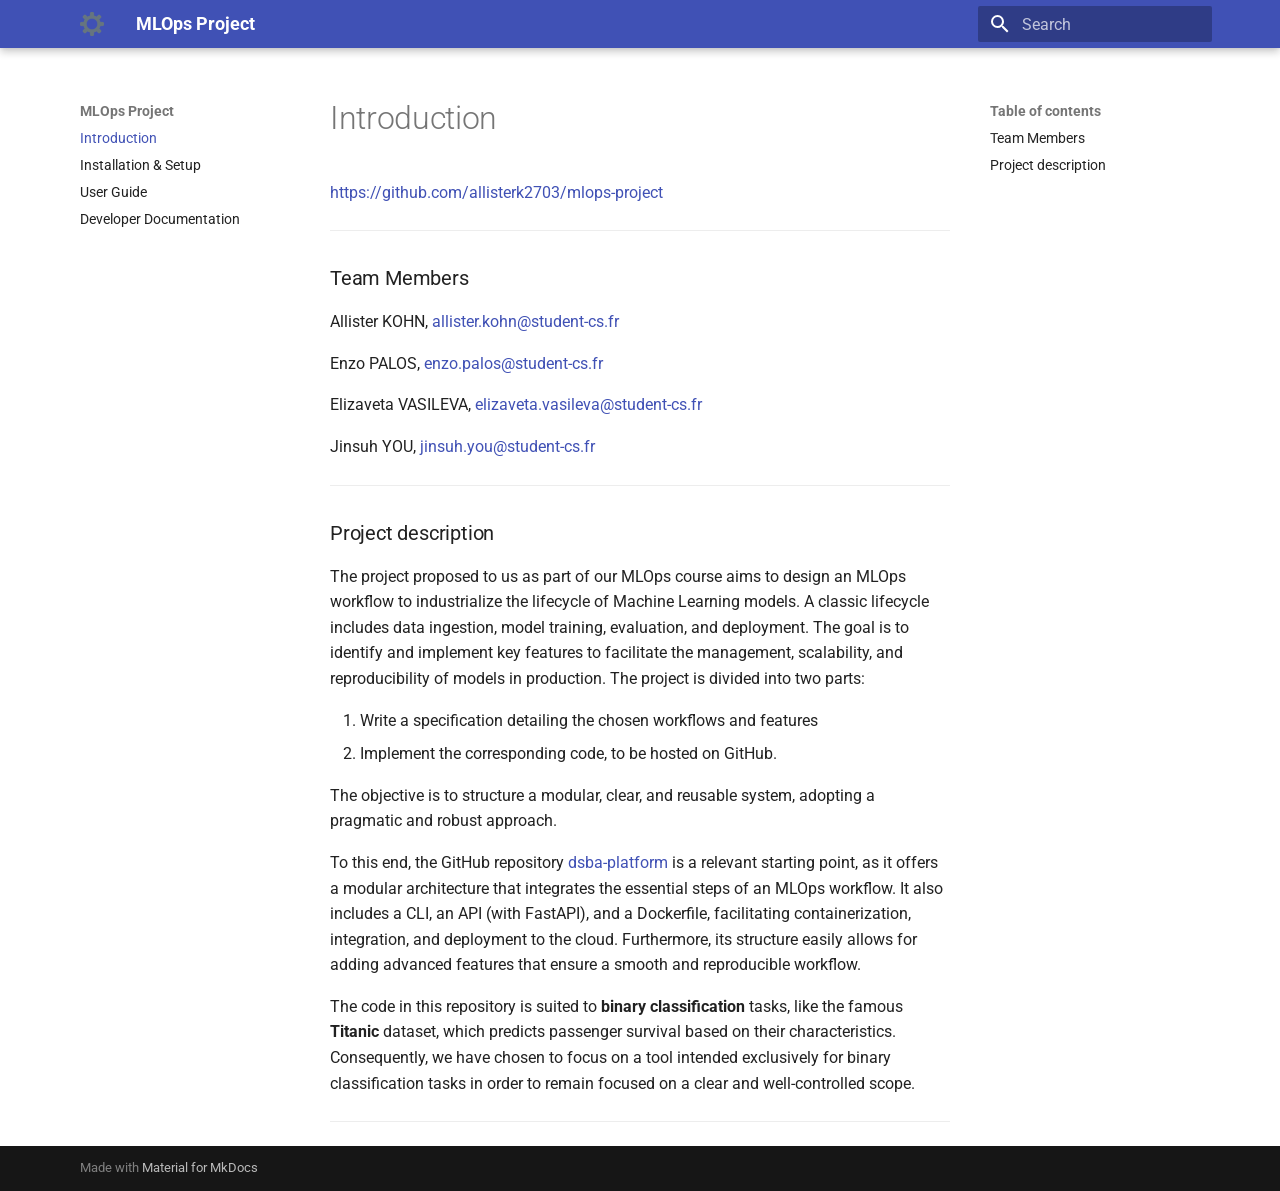
==== commit eb161105: "Deployed d894171 with MkDocs version: 1.6.1" ====
--- a/index.html
+++ b/index.html
@@ -385,10 +385,10 @@
 <h3 id="team-members">Team Members<a class="headerlink" href="#team-members" title="Permanent link">&para;</a></h3>
 <p>Allister KOHN,
 <a href="mailto:allister.kohn@student-cs.fr">allister.kohn@student-cs.fr</a></p>
+<p>Enzo PALOS,
+<a href="mailto:enzo.palos@student-cs.fr">enzo.palos@student-cs.fr</a></p>
 <p>Elizaveta VASILEVA,
 <a href="mailto:elizaveta.vasileva@student-cs.fr">elizaveta.vasileva@student-cs.fr</a></p>
-<p>Enzo PALOS,
-<a href="mailto:enzo.palos@student-cs.fr">enzo.palos@student-cs.fr</a></p>
 <p>Jinsuh YOU,
 <a href="mailto:jinsuh.you@student-cs.fr">jinsuh.you@student-cs.fr</a></p>
 <hr />
@@ -448,7 +448,7 @@
     </div>
     
     
-    <script id="__config" type="application/json">{"base": ".", "features": ["navigation.tracking"], "search": "assets/javascripts/workers/search.6ce7567c.min.js", "translations": {"clipboard.copied": "Copied to clipboard", "clipboard.copy": "Copy to clipboard", "search.result.more.one": "1 more on this page", "search.result.more.other": "# more on this page", "search.result.none": "No matching documents", "search.result.one": "1 matching document", "search.result.other": "# matching documents", "search.result.placeholder": "Type to start searching", "search.result.term.missing": "Missing", "select.version": "Select version"}}</script>
+    <script id="__config" type="application/json">{"base": ".", "features": [], "search": "assets/javascripts/workers/search.6ce7567c.min.js", "translations": {"clipboard.copied": "Copied to clipboard", "clipboard.copy": "Copy to clipboard", "search.result.more.one": "1 more on this page", "search.result.more.other": "# more on this page", "search.result.none": "No matching documents", "search.result.one": "1 matching document", "search.result.other": "# matching documents", "search.result.placeholder": "Type to start searching", "search.result.term.missing": "Missing", "select.version": "Select version"}}</script>
     
     
       <script src="assets/javascripts/bundle.88dd0f4e.min.js"></script>
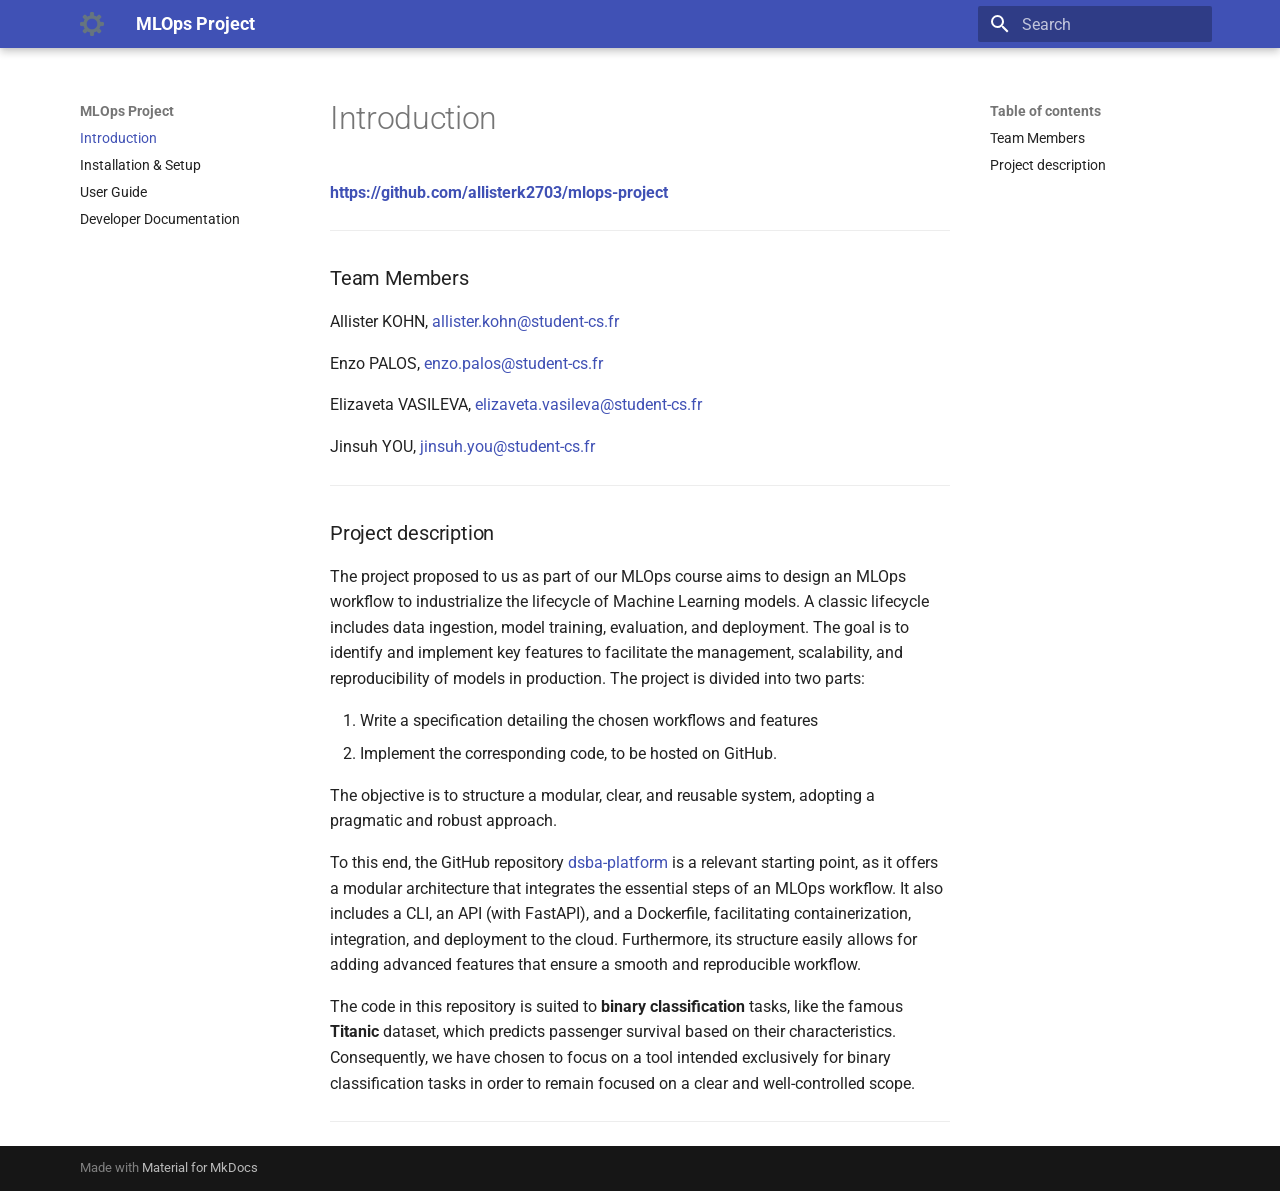
==== commit 5c5f7abf: "Deployed 740b75c with MkDocs version: 1.6.1" ====
--- a/index.html
+++ b/index.html
@@ -380,7 +380,7 @@
 
 
 <h1 id="introduction">Introduction<a class="headerlink" href="#introduction" title="Permanent link">&para;</a></h1>
-<p><a href="https://github.com/allisterk2703/mlops-project">https://github.com/allisterk2703/mlops-project</a></p>
+<p><strong><a href="https://github.com/allisterk2703/mlops-project">https://github.com/allisterk2703/mlops-project</a></strong></p>
 <hr />
 <h3 id="team-members">Team Members<a class="headerlink" href="#team-members" title="Permanent link">&para;</a></h3>
 <p>Allister KOHN,
@@ -448,7 +448,7 @@
     </div>
     
     
-    <script id="__config" type="application/json">{"base": ".", "features": [], "search": "assets/javascripts/workers/search.6ce7567c.min.js", "translations": {"clipboard.copied": "Copied to clipboard", "clipboard.copy": "Copy to clipboard", "search.result.more.one": "1 more on this page", "search.result.more.other": "# more on this page", "search.result.none": "No matching documents", "search.result.one": "1 matching document", "search.result.other": "# matching documents", "search.result.placeholder": "Type to start searching", "search.result.term.missing": "Missing", "select.version": "Select version"}}</script>
+    <script id="__config" type="application/json">{"base": ".", "features": ["content.code.copy"], "search": "assets/javascripts/workers/search.6ce7567c.min.js", "translations": {"clipboard.copied": "Copied to clipboard", "clipboard.copy": "Copy to clipboard", "search.result.more.one": "1 more on this page", "search.result.more.other": "# more on this page", "search.result.none": "No matching documents", "search.result.one": "1 matching document", "search.result.other": "# matching documents", "search.result.placeholder": "Type to start searching", "search.result.term.missing": "Missing", "select.version": "Select version"}}</script>
     
     
       <script src="assets/javascripts/bundle.88dd0f4e.min.js"></script>
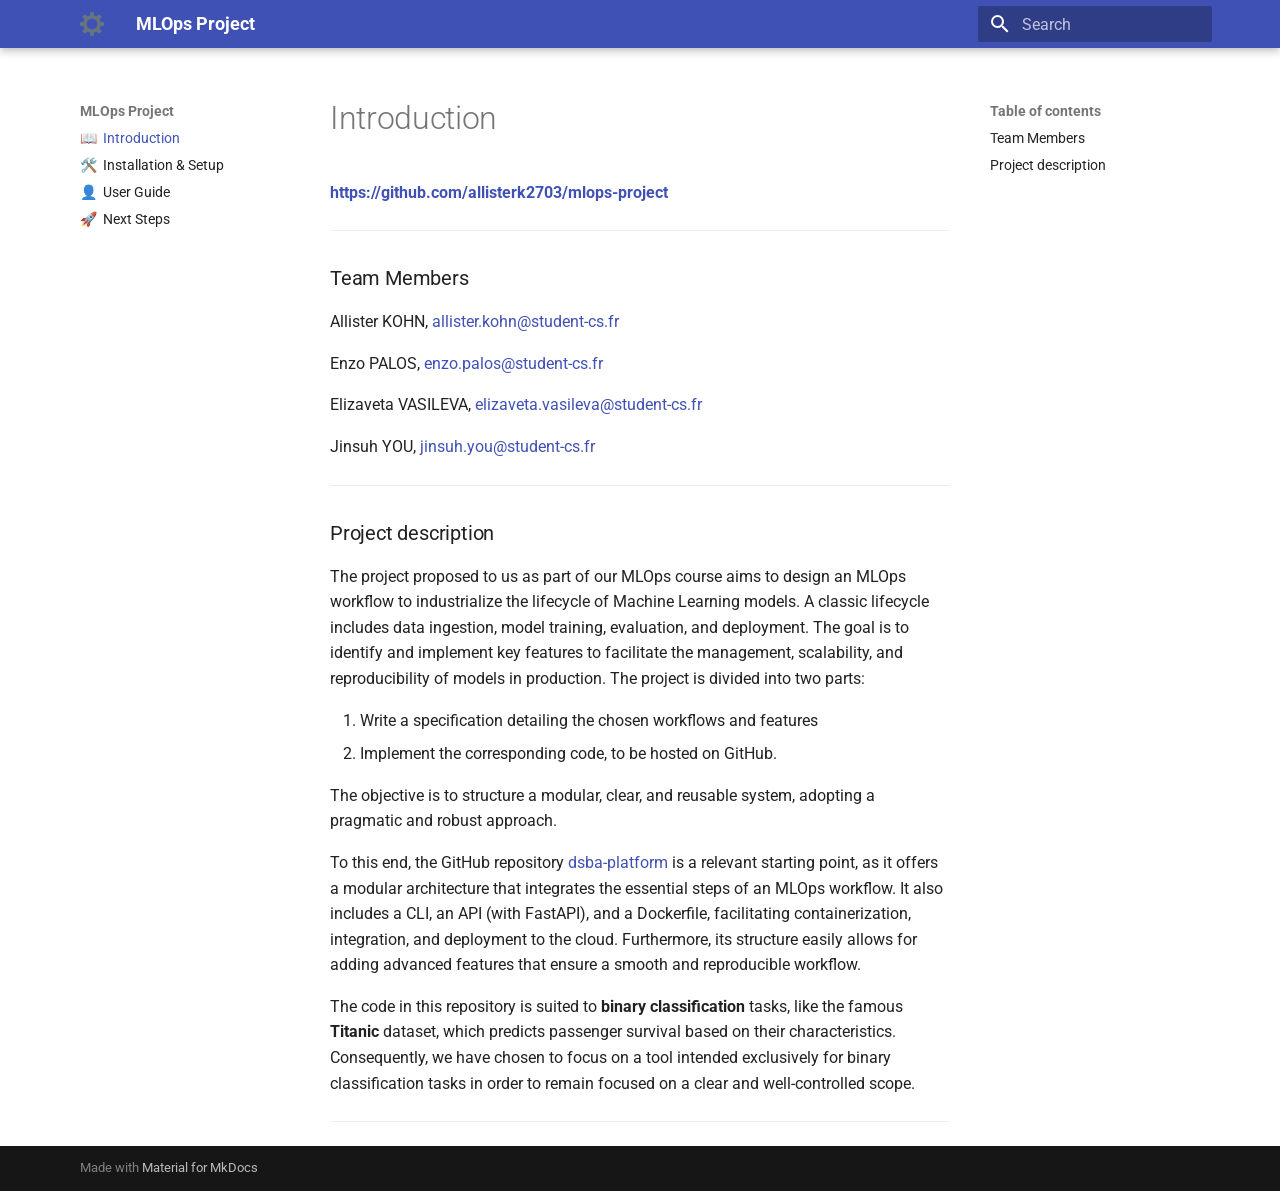
==== commit fe09b4ef: "Deployed 35bdce7 with MkDocs version: 1.6.1" ====
--- a/index.html
+++ b/index.html
@@ -97,7 +97,7 @@
         <div class="md-header__topic" data-md-component="header-topic">
           <span class="md-ellipsis">
             
-              Introduction
+              📖 &nbsp;Introduction
             
           </span>
         </div>
@@ -202,7 +202,7 @@
           
   
   <span class="md-ellipsis">
-    Introduction
+    📖 &nbsp;Introduction
   </span>
   
 
@@ -213,7 +213,7 @@
         
   
   <span class="md-ellipsis">
-    Introduction
+    📖 &nbsp;Introduction
   </span>
   
 
@@ -271,7 +271,7 @@
         
   
   <span class="md-ellipsis">
-    Installation & Setup
+    🛠️ &nbsp;Installation & Setup
   </span>
   
 
@@ -291,7 +291,7 @@
         
   
   <span class="md-ellipsis">
-    User Guide
+    👤 &nbsp;User Guide
   </span>
   
 
@@ -307,11 +307,11 @@
   
   
     <li class="md-nav__item">
-      <a href="developer_documentation/" class="md-nav__link">
+      <a href="next_steps/" class="md-nav__link">
         
   
   <span class="md-ellipsis">
-    Developer Documentation
+    🚀 &nbsp;Next Steps
   </span>
   
 
